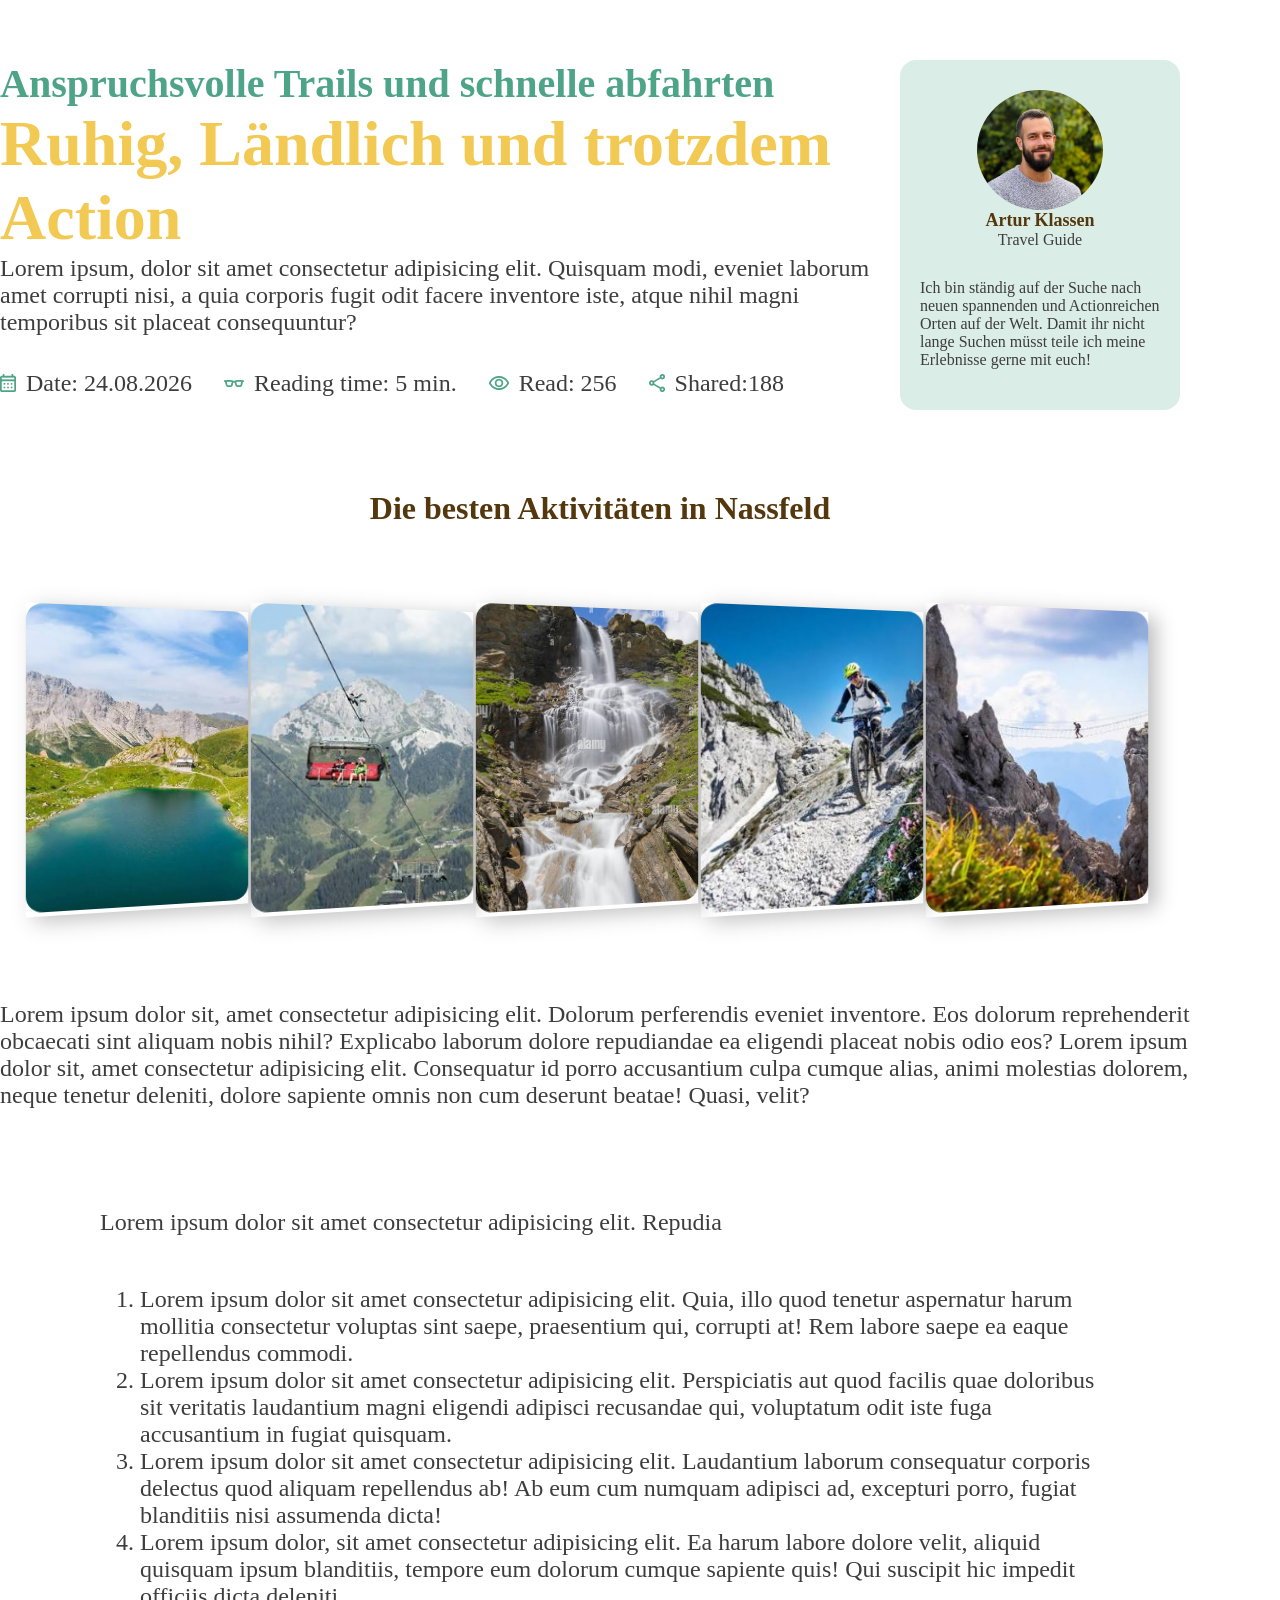
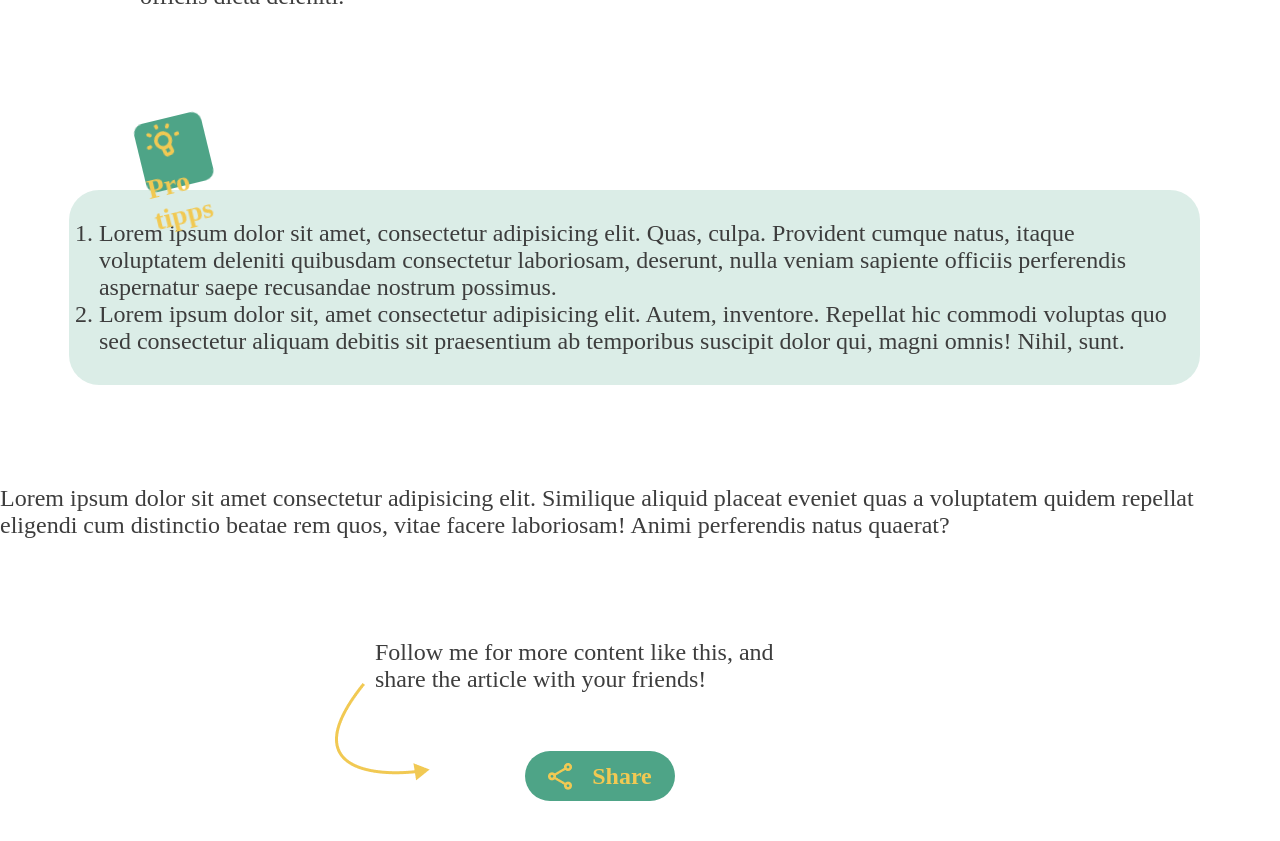
==== articel/artur.html @ b5a08902 "respo änderungen" ====
<!DOCTYPE html>
<html lang="en">

<link rel="stylesheet" href="../style/artur.css">
<link rel="fonts" href="../style/font-style.css">

<head>
    <meta charset="UTF-8">
    <meta name="viewport" content="width=device-width, initial-scale=1.0">
    <title>Artur´s Travelblog</title>
    <link rel="stylesheet" href="/style/artur.css">
</head>

<body>
    <header>

    </header>
    <section class="headline">
        <section class="head">

            <div class="head-text">
                <h2>Anspruchsvolle Trails und schnelle abfahrten</h2>
                <h1>Ruhig, Ländlich und trotzdem Action</h1>
                <p>Lorem ipsum, dolor sit amet consectetur adipisicing elit. Quisquam modi, eveniet laborum amet
                    corrupti nisi, a quia corporis fugit odit facere inventore iste, atque nihil magni temporibus sit
                    placeat consequuntur?</p>
            </div>
            <section class="statistik">
                <div class="articel-date">
                    <img src="../assets/icons/calendar_month.png" alt="calendar_month-icon">
                    <p>Date: 24.08.2026</p>
                </div>
                <div>
                    <img src="../assets/icons/eyeglasses_2.png" alt="eyeglaces">
                    <p>Reading time: 5 min.</p>
                </div>
                <div>
                    <img src="../assets/icons/visibility.png" alt="eye">
                    <p>Read: 256</p>
                </div>
                <div>
                    <img src="../assets/icons/share-green.png" alt="share-symbol">
                    <p>Shared:188</p>
                </div>
            </section>
        </section>
        <section class="card">
            <img src="../assets/img/Artur.png" alt="pic-from-artur">
            <h3 class="card-headline">Artur Klassen</h3>
            <p class="card-function">Travel Guide</p>
            <p class="card-text">Ich bin ständig auf der Suche nach neuen spannenden und Actionreichen Orten auf der
                Welt. Damit ihr nicht lange Suchen müsst teile ich meine Erlebnisse gerne mit euch!</p>
        </section>
    </section>
    <section class="main-content">
        <h2>Die besten Aktivitäten in Nassfeld</h2>
        <section class="slider-res">
            <input type="radio" name="slider-responsive" value="one" checked>
            <input type="radio" name="slider-responsive" value="two">
            <input type="radio" name="slider-responsive" value="three">
            <input type="radio" name="slider-responsive" value="four">
            <input type="radio" name="slider-responsive" value="five">
            <section class="slider">
                <div class="slider-element element-one"><img src="../assets/img/a1.jpg" alt="Landschaft1"></div>
                <div class="slider-element element-two"><img src="../assets/img/a2.jpg" alt="Landschaft2"></div>
                <div class="slider-element element-three"><img src="../assets/img/a3.jpg" alt="Landschaft3"></div>
                <div class="slider-element element-four"><img src="../assets/img/a4.jpg" alt="Bild mir Fahrrad"></div>
                <div class="slider-element element-five"><img src="../assets/img/a5.jpg"
                        alt="Bild Klettern in den Bergen"></div>
            </section>
        </section>
        <section class="text-slider">
            <P>Lorem ipsum dolor sit, amet consectetur adipisicing elit. Dolorum perferendis eveniet inventore. Eos
                dolorum reprehenderit obcaecati sint aliquam nobis nihil? Explicabo laborum dolore repudiandae ea
                eligendi placeat nobis odio eos? Lorem ipsum dolor sit, amet consectetur adipisicing elit. Consequatur
                id porro accusantium culpa cumque alias, animi molestias dolorem, neque tenetur deleniti, dolore
                sapiente omnis non cum deserunt beatae! Quasi, velit?</P>
        </section>
        <section class="text-list">
            <P>Lorem ipsum dolor sit amet consectetur adipisicing elit. Repudia</P>
            <ol>
                <li>
                    Lorem ipsum dolor sit amet consectetur adipisicing elit. Quia, illo quod tenetur aspernatur harum
                    mollitia consectetur voluptas sint saepe, praesentium qui, corrupti at! Rem labore saepe ea eaque
                    repellendus commodi.
                </li>
                <li>
                    Lorem ipsum dolor sit amet consectetur adipisicing elit. Perspiciatis aut quod facilis quae
                    doloribus sit veritatis laudantium magni eligendi adipisci recusandae qui, voluptatum odit iste fuga
                    accusantium in fugiat quisquam.
                </li>
                <li>
                    Lorem ipsum dolor sit amet consectetur adipisicing elit. Laudantium laborum consequatur corporis
                    delectus quod aliquam repellendus ab! Ab eum cum numquam adipisci ad, excepturi porro, fugiat
                    blanditiis nisi assumenda dicta!
                </li>
                <li>
                    Lorem ipsum dolor, sit amet consectetur adipisicing elit. Ea harum labore dolore velit, aliquid
                    quisquam ipsum blanditiis, tempore eum dolorum cumque sapiente quis! Qui suscipit hic impedit
                    officiis dicta deleniti.
                </li>

            </ol>
        </section>
        <section class="pro-list">
            <div class="pro-tipp">
                <img src="../assets/icons/glühbirne_tipps.svg" alt="glühbirne">Pro tipps

            </div>
            <ol>
                <li>
                    Lorem ipsum dolor sit amet, consectetur adipisicing elit. Quas, culpa. Provident cumque natus,
                    itaque voluptatem deleniti quibusdam consectetur laboriosam, deserunt, nulla veniam sapiente
                    officiis perferendis aspernatur saepe recusandae nostrum possimus.
                </li>
                <li>
                    Lorem ipsum dolor sit, amet consectetur adipisicing elit. Autem, inventore. Repellat hic commodi
                    voluptas quo sed consectetur aliquam debitis sit praesentium ab temporibus suscipit dolor qui, magni
                    omnis! Nihil, sunt.
                </li>

            </ol>
        </section>
        <section class="end-text">
            <p>Lorem ipsum dolor sit amet consectetur adipisicing elit. Similique aliquid placeat eveniet quas a
                voluptatem quidem repellat eligendi cum distinctio beatae rem quos, vitae facere laboriosam! Animi
                perferendis natus quaerat?</p>
        </section>
        <section class="share-text">
            <p>Follow me for more content like this, and share the article with your friends!</p>

            <section class="share-link">
                <img src="../assets/icons/gelber pfeil.png" alt="yellow-arrow">
                <div class="bottum">


                    <div class="bottum-1 ">
                        <input type="checkbox" class="checkbox">
                        <img src="../assets/icons/share-yellow.png" alt="share-symbol"> Share

                    </div>
                    <div class="bottum-trans ">
                        <div class="bottum-trans-klick">
                            <p>Share</p>
                        </div>
                        <div class="bottum-trans-share">
                            <img src="../assets/icons/share-green.png" alt="share-symbol">
                            <div class="bottum-trans-link">
                                <a href="www.linkedin.de" target="_blank">LinkedIn</a>
                                <a href="www.whatsapp.de" target="_blank">WhatsApp</a>
                            </div>
                        </div>
                    </div>

                </div>

            </section>
        </section>
    </section>

</body>

</html>
---- style/artur.css ----
* {
    margin: 0;
    box-sizing: border-box;
    scroll-behavior: smooth;
}

h1 {
    font-family: "Arima";
    font-size: 64px;
    font-weight: 700;
    color: rgba(241, 201, 83, 1);
}

h2 {
    font-family: "Palaquin";
    font-size: 40px;
    font-weight: 600;
    color: rgba(78, 164, 135, 1);

}

h3 {
    font-family: "Arima";
    font-size: 18px;
    font-weight: 700;
    color: rgba(84, 55, 13, 1);

}

p {
    font-family: "Palaquin";
    font-size: 24px;
    font-weight: ;
    color: rgba(61, 61, 61, 1);
}

li {
    font-family: "Palaquin";
    font-size: 24px;
    color: rgba(61, 61, 61, 1);
}


.headline {
    padding-top: 60px;
    display: flex;
    max-width: 1200px;
    width: 100%;
}

.head {
    display: flex;
    flex-direction: column;
    max-width: 900px;
    width: 100%;
    
}

.statistik {
    display: flex;
    justify-content: flex-start;
    gap: 32px;
    margin-top: 40px;
    width: 100%;
    flex-wrap: wrap;
}


.statistik>div {
    display: flex;
    gap: 10px;
    height: 14px;
    align-items: center;

}

.card>p {
    font-size: 16px;
    padding-bottom: 30px;
}

.card>img {
    height: 120px;
    border-radius: 50%;

}

.card {
    display: flex;
    flex-direction: column;
    align-items: center;
    height: 350px;
    width: 280px;
    background-color: rgba(78, 164, 135, 0.2);
    border-radius: 16px;
    padding-top: 30px;
    padding-left: 20px;
    padding-right: 20px;
}

.main-content {
    display: flex;
    padding-top: 80px;
    flex-direction: column;

    width: 100%;
    max-width: 1200px;
    align-items: center;
}

.main-content>h2 {
    font-family: "Arima";
    font-size: 32px;
    font-weight: 600;
    color: rgba(84, 55, 13, 1);
}

.slider-res>input {
    display: none;
}

.slider {

    padding-top: 80px;
    display: flex;
    justify-content: center;
    width: 100%;
    max-width: 1200px;
    padding-bottom: 90px;
}

.slider-element>img {
    width: 225px;
    object-fit: cover;
    height: 300PX;
    border-radius: 16px;
}


.slider-element {
    z-index: 1;
    box-shadow: 9px 5px 20px rgb(0, 0, 0, 0.25);


    transform: perspective(250px) rotateY(5deg) translateX(-9px);
    transform-origin: 40% 40%;
    transition: all 250ms ease-in-out;
}

.slider-element:hover {
    z-index: 2;

    transform: perspective(250px) rotateY(0deg) translateX(-20px) scaleX(1.5) scaleY(1.2);
}

/* .slider-element:hover~.slider_b_element { */

transform: perspective(250px) rotateY(-20deg) translateX(20px);
}

.text-slider {
    padding-bottom: 100px;
}

.text-list {
    padding-top: 100px;
    max-width: 1000px;
    width: 100%;
}

.text-list>p {
    padding-bottom: 50px;
}

.pro-list {
    display: flex;
    align-items: center;
    padding-top: 180px;
}

.pro-tipp {
    background-color: rgba(78, 164, 135, 1);
    border-radius: 10px;
    width: 170;
    max-width: 170px;
    height: 70px;
    rotate: -13.67deg;
    position: sticky;
    left: 130px;
    margin-top: -80px; */
    font-family: "Palaquin";
    font-size: 28px;
    font-weight: bold;
    color: rgba(241, 201, 83, 1);
    display: flex;
    align-self: flex-start;
    align-items: center;
    transform-origin: top right;
    flex-wrap: wrap;

}



.pro-tipp>img {
    height: 50px;
    width: 50px;
}

.pro-list>ol {
    background-color: rgba(78, 164, 135, 0.2);
    border-radius: 30px;
    padding: 30px;
}

.end-text {
    padding-top: 100px;
    display: flex;
    align-items: center;
    max-width: 1200px;
    width: 100%;
}

.share-text {
    display: flex;
    align-items: center;
    padding-top: 100px;
    max-width: 450px;
    width: 100%;
    max-height: 160px;
    height: 100%;
    flex-direction: column;
}

.share-link>img {
    display: flex;
    align-items: center;
    position: relative;
    right: 190px;
    bottom: 10px;
}

.bottum {
    display: flex;
    background-color: rgba(78, 164, 135, 1);
    border-radius: 40px;
    font-family: "Arima";
    font-size: 24px;
    font-weight: 700;
    color: rgba(241, 201, 83, 1);
    gap: 20px;
    width: 150px;
    height: 50px;
    justify-content: center;
    align-items: center;
    position: relative;
    bottom: 40px;


}



.checkbox {
    position: absolute;
    opacity: 0;
    height: 100%;
    width: 100%;
    cursor: pointer;
}

.bottum-1 {
    display: flex;

    gap: 20px;

}

.bottum-trans {
    display: none;

    align-items: center;
    /* background-color: rgba(78, 164, 135, 1); */
    /* border-radius: 40px; */
    /* font-family: "Arima"; */
    /* font-size: 24px; */
    /* font-weight: 700; */
    /* color: rgba(241, 201, 83, 1); */
    /* gap: 20px;  */



}

.bottum-1:hover {
    cursor: pointer;
}

.bottum-trans-share {
    display: flex;
    gap: 10px;

}




.bottum-trans-link {
    display: flex;
    gap: 8px;
    flex-direction: column;
}

.bottum:has(input:checked) .bottum-trans {
    display: flex;
}

@media screen and (min-width: 0px) and (max-width:1279px) {
    .slider-res>input{
        display: flex;
    }
    .slider-res{
            position: relative;
            /* background-color: black; */
            width: 500px;
            height: 450px;


            display: flex;
            justify-content: center;
            align-items: flex-end;
            overflow: hidden;
           gap: 10px;

        }

        .slider-res input{
            z-index: 2;
            height: 22px;
             margin: 0px;
             
            }
            
            input[type="radio"]{
                background-color: rgba(78, 164, 135, 0.3);
                appearance: none;
                width: 22px;
                border-radius: 50%;
                transition: all 0.5s ease;
                margin-bottom: px;
                
            }
           
            input[type="radio"]:checked{
                border-color: rgba(78, 164, 135, 1);
                background-color: rgba(78, 164, 135, 1);
                width: 40px;
                height: 22px;
                border-radius: 40%;
                transition: all 0.5s ease;
                transform: scale(1);
            }
           

        .slider{
            z-index: 1;
            width: 500%;
            height: 100%;
            /* max-width: 500%; */
           margin-inline: auto;
            
            position: absolute;
            display: flex;

            transition: all 1s ease-in-out;
            
        }
        .slider-element{
            width: calc(100% / 5);
            height: 100%;
        }
        .slider-element {
    z-index: 1;
    box-shadow: 9px 5px 20px rgb(0, 0, 0, 0.25);


    transform: perspective(0px) rotateY(0deg) translateX(0px);
    transform-origin: 0% 0%;
    transition: all 250ms ease-in-out;
}
.slider-element:hover {
    z-index: 0;

    transform: perspective(0px) rotateY(0deg) translateX(0px) scaleX(1) scaleY(1);
}

    .slider-res input[value="one"]:checked~.slider{
        transform: translateX(calc(200% / 5));
    }

    .slider-res input[value="two"]:checked~.slider{
        transform: translateX(calc(100% / 5));
    }

    .slider-res input[value="three"]:checked~.slider{
        transform: translateX(0);
    }
    .slider-res input[value="four"]:checked~.slider{
        transform: translateX(calc(-100% / 5));
    }
    .slider-res input[value="five"]:checked~.slider{
        transform: translateX(calc(-200% / 5));
    }
}


@media screen and (min-width: 769px) and (max-width:1279px) {
.headline{
    flex-direction: column;
    align-items: center;
    justify-content: center;
    gap: 40px;
    padding: 0px 40px;
    padding-bottom: 40px;

}
  .main-content{
    padding: 0px 40px;
  }
}

@media screen and (min-width: 481px) and (max-width:768px) {
   h1{font-size: 40px;

   }
   h2{font-size: 20px;

   }

   h3{font-size: 16px;

   }
   
   p{font-size: 16px;

   }

   li{font-size: 16px;

   }
   .main-content>h2{
    font-size: 20px;
   }
   
    .headline{
    flex-direction: column;
    align-items: center;
    justify-content: center;
    gap: 40px;
    padding: 0px 40px;
    padding-bottom: 40px;
}
.main-content{
    padding: 0px 40px;
}

}

@media screen and (min-width: 0px) and (max-width:480px) {
 h1{font-size: 40px;

   }
   h2{font-size: 20px;

   }

   h3{font-size: 16px;

   }
   
   p{font-size: 16px;

   }

   li{font-size: 16px;

   }
   .main-content>h2{
    font-size: 20px;
   }
.headline{
    flex-direction: column;
    align-items: center;
    justify-content: center;
    gap: 40px;
    padding: 0px 40px;
}
.main-content{
    padding: 0px 40px;
}
}
---- style/font-style.css ----
/* arima-regular - latin */
@font-face {
  font-display: swap; /* Check https://developer.mozilla.org/en-US/docs/Web/CSS/@font-face/font-display for other options. */
  font-family: 'Arima';
  font-style: normal;
  font-weight: 400;
  src: url('../assets/fonts/arima-v7-latin-regular.woff2') format('woff2'); /* Chrome 36+, Opera 23+, Firefox 39+, Safari 12+, iOS 10+ */
}
/* arima-500 - latin */
@font-face {
  font-display: swap; /* Check https://developer.mozilla.org/en-US/docs/Web/CSS/@font-face/font-display for other options. */
  font-family: 'Arima';
  font-style: normal;
  font-weight: 500;
  src: url('../assets/fonts/arima-v7-latin-500.woff2') format('woff2'); /* Chrome 36+, Opera 23+, Firefox 39+, Safari 12+, iOS 10+ */
}
/* arima-600 - latin */
@font-face {
  font-display: swap; /* Check https://developer.mozilla.org/en-US/docs/Web/CSS/@font-face/font-display for other options. */
  font-family: 'Arima';
  font-style: normal;
  font-weight: 600;
  src: url('../assets/fonts/arima-v7-latin-600.woff2') format('woff2'); /* Chrome 36+, Opera 23+, Firefox 39+, Safari 12+, iOS 10+ */
}
/* arima-700 - latin */
@font-face {
  font-display: swap; /* Check https://developer.mozilla.org/en-US/docs/Web/CSS/@font-face/font-display for other options. */
  font-family: 'Arima';
  font-style: normal;
  font-weight: 700;
  src: url('../assets/fonts/arima-v7-latin-700.woff2') format('woff2'); /* Chrome 36+, Opera 23+, Firefox 39+, Safari 12+, iOS 10+ */
}

/* ============================================ */

/* palanquin-regular - latin */
@font-face {
  font-display: swap; /* Check https://developer.mozilla.org/en-US/docs/Web/CSS/@font-face/font-display for other options. */
  font-family: 'Palanquin';
  font-style: normal;
  font-weight: 400;
  src: url('../assets/fonts/palanquin-v17-latin-regular.woff2') format('woff2'); /* Chrome 36+, Opera 23+, Firefox 39+, Safari 12+, iOS 10+ */
}
/* palanquin-500 - latin */
@font-face {
  font-display: swap; /* Check https://developer.mozilla.org/en-US/docs/Web/CSS/@font-face/font-display for other options. */
  font-family: 'Palanquin';
  font-style: normal;
  font-weight: 500;
  src: url('../assets/fonts/palanquin-v17-latin-500.woff2') format('woff2'); /* Chrome 36+, Opera 23+, Firefox 39+, Safari 12+, iOS 10+ */
}
/* palanquin-600 - latin */
@font-face {
  font-display: swap; /* Check https://developer.mozilla.org/en-US/docs/Web/CSS/@font-face/font-display for other options. */
  font-family: 'Palanquin';
  font-style: normal;
  font-weight: 600;
  src: url('../assets/fonts/palanquin-v17-latin-600.woff2') format('woff2'); /* Chrome 36+, Opera 23+, Firefox 39+, Safari 12+, iOS 10+ */
}
/* palanquin-700 - latin */
@font-face {
  font-display: swap; /* Check https://developer.mozilla.org/en-US/docs/Web/CSS/@font-face/font-display for other options. */
  font-family: 'Palanquin';
  font-style: normal;
  font-weight: 700;
  src: url('../assets/fonts/palanquin-v17-latin-700.woff2') format('woff2'); /* Chrome 36+, Opera 23+, Firefox 39+, Safari 12+, iOS 10+ */
}

/* ================================ */

/* palanquin-dark-regular - latin */
@font-face {
  font-display: swap; /* Check https://developer.mozilla.org/en-US/docs/Web/CSS/@font-face/font-display for other options. */
  font-family: 'Palanquin Dark';
  font-style: normal;
  font-weight: 400;
  src: url('../assets/fonts/palanquin-dark-v17-latin-regular.woff2') format('woff2'); /* Chrome 36+, Opera 23+, Firefox 39+, Safari 12+, iOS 10+ */
}
/* palanquin-dark-600 - latin */
@font-face {
  font-display: swap; /* Check https://developer.mozilla.org/en-US/docs/Web/CSS/@font-face/font-display for other options. */
  font-family: 'Palanquin Dark';
  font-style: normal;
  font-weight: 600;
  src: url('../assets/fonts/palanquin-dark-v17-latin-600.woff2') format('woff2'); /* Chrome 36+, Opera 23+, Firefox 39+, Safari 12+, iOS 10+ */
}

/* ================================ */

/* roboto-mono-regular - latin */
@font-face {
  font-display: swap; /* Check https://developer.mozilla.org/en-US/docs/Web/CSS/@font-face/font-display for other options. */
  font-family: 'Roboto Mono';
  font-style: normal;
  font-weight: 400;
  src: url('../assets/fonts/roboto-mono-v31-latin-regular.woff2') format('woff2'); /* Chrome 36+, Opera 23+, Firefox 39+, Safari 12+, iOS 10+ */
}
/* roboto-mono-500 - latin */
@font-face {
  font-display: swap; /* Check https://developer.mozilla.org/en-US/docs/Web/CSS/@font-face/font-display for other options. */
  font-family: 'Roboto Mono';
  font-style: normal;
  font-weight: 500;
  src: url('../assets/fonts/roboto-mono-v31-latin-500.woff2') format('woff2'); /* Chrome 36+, Opera 23+, Firefox 39+, Safari 12+, iOS 10+ */
}
/* roboto-mono-600 - latin */
@font-face {
  font-display: swap; /* Check https://developer.mozilla.org/en-US/docs/Web/CSS/@font-face/font-display for other options. */
  font-family: 'Roboto Mono';
  font-style: normal;
  font-weight: 600;
  src: url('../assets/fonts/roboto-mono-v31-latin-600.woff2') format('woff2'); /* Chrome 36+, Opera 23+, Firefox 39+, Safari 12+, iOS 10+ */
}
/* roboto-mono-700 - latin */
@font-face {
  font-display: swap; /* Check https://developer.mozilla.org/en-US/docs/Web/CSS/@font-face/font-display for other options. */
  font-family: 'Roboto Mono';
  font-style: normal;
  font-weight: 700;
  src: url('../assets/fonts/roboto-mono-v31-latin-700.woff2') format('woff2'); /* Chrome 36+, Opera 23+, Firefox 39+, Safari 12+, iOS 10+ */
}
---- style/artur.css ----
* {
    margin: 0;
    box-sizing: border-box;
    scroll-behavior: smooth;
}

h1 {
    font-family: "Arima";
    font-size: 64px;
    font-weight: 700;
    color: rgba(241, 201, 83, 1);
}

h2 {
    font-family: "Palaquin";
    font-size: 40px;
    font-weight: 600;
    color: rgba(78, 164, 135, 1);

}

h3 {
    font-family: "Arima";
    font-size: 18px;
    font-weight: 700;
    color: rgba(84, 55, 13, 1);

}

p {
    font-family: "Palaquin";
    font-size: 24px;
    font-weight: ;
    color: rgba(61, 61, 61, 1);
}

li {
    font-family: "Palaquin";
    font-size: 24px;
    color: rgba(61, 61, 61, 1);
}


.headline {
    padding-top: 60px;
    display: flex;
    max-width: 1200px;
    width: 100%;
}

.head {
    display: flex;
    flex-direction: column;
    max-width: 900px;
    width: 100%;
    
}

.statistik {
    display: flex;
    justify-content: flex-start;
    gap: 32px;
    margin-top: 40px;
    width: 100%;
    flex-wrap: wrap;
}


.statistik>div {
    display: flex;
    gap: 10px;
    height: 14px;
    align-items: center;

}

.card>p {
    font-size: 16px;
    padding-bottom: 30px;
}

.card>img {
    height: 120px;
    border-radius: 50%;

}

.card {
    display: flex;
    flex-direction: column;
    align-items: center;
    height: 350px;
    width: 280px;
    background-color: rgba(78, 164, 135, 0.2);
    border-radius: 16px;
    padding-top: 30px;
    padding-left: 20px;
    padding-right: 20px;
}

.main-content {
    display: flex;
    padding-top: 80px;
    flex-direction: column;

    width: 100%;
    max-width: 1200px;
    align-items: center;
}

.main-content>h2 {
    font-family: "Arima";
    font-size: 32px;
    font-weight: 600;
    color: rgba(84, 55, 13, 1);
}

.slider-res>input {
    display: none;
}

.slider {

    padding-top: 80px;
    display: flex;
    justify-content: center;
    width: 100%;
    max-width: 1200px;
    padding-bottom: 90px;
}

.slider-element>img {
    width: 225px;
    object-fit: cover;
    height: 300PX;
    border-radius: 16px;
}


.slider-element {
    z-index: 1;
    box-shadow: 9px 5px 20px rgb(0, 0, 0, 0.25);


    transform: perspective(250px) rotateY(5deg) translateX(-9px);
    transform-origin: 40% 40%;
    transition: all 250ms ease-in-out;
}

.slider-element:hover {
    z-index: 2;

    transform: perspective(250px) rotateY(0deg) translateX(-20px) scaleX(1.5) scaleY(1.2);
}

/* .slider-element:hover~.slider_b_element { */

transform: perspective(250px) rotateY(-20deg) translateX(20px);
}

.text-slider {
    padding-bottom: 100px;
}

.text-list {
    padding-top: 100px;
    max-width: 1000px;
    width: 100%;
}

.text-list>p {
    padding-bottom: 50px;
}

.pro-list {
    display: flex;
    align-items: center;
    padding-top: 180px;
}

.pro-tipp {
    background-color: rgba(78, 164, 135, 1);
    border-radius: 10px;
    width: 170;
    max-width: 170px;
    height: 70px;
    rotate: -13.67deg;
    position: sticky;
    left: 130px;
    margin-top: -80px; */
    font-family: "Palaquin";
    font-size: 28px;
    font-weight: bold;
    color: rgba(241, 201, 83, 1);
    display: flex;
    align-self: flex-start;
    align-items: center;
    transform-origin: top right;
    flex-wrap: wrap;

}



.pro-tipp>img {
    height: 50px;
    width: 50px;
}

.pro-list>ol {
    background-color: rgba(78, 164, 135, 0.2);
    border-radius: 30px;
    padding: 30px;
}

.end-text {
    padding-top: 100px;
    display: flex;
    align-items: center;
    max-width: 1200px;
    width: 100%;
}

.share-text {
    display: flex;
    align-items: center;
    padding-top: 100px;
    max-width: 450px;
    width: 100%;
    max-height: 160px;
    height: 100%;
    flex-direction: column;
}

.share-link>img {
    display: flex;
    align-items: center;
    position: relative;
    right: 190px;
    bottom: 10px;
}

.bottum {
    display: flex;
    background-color: rgba(78, 164, 135, 1);
    border-radius: 40px;
    font-family: "Arima";
    font-size: 24px;
    font-weight: 700;
    color: rgba(241, 201, 83, 1);
    gap: 20px;
    width: 150px;
    height: 50px;
    justify-content: center;
    align-items: center;
    position: relative;
    bottom: 40px;


}



.checkbox {
    position: absolute;
    opacity: 0;
    height: 100%;
    width: 100%;
    cursor: pointer;
}

.bottum-1 {
    display: flex;

    gap: 20px;

}

.bottum-trans {
    display: none;

    align-items: center;
    /* background-color: rgba(78, 164, 135, 1); */
    /* border-radius: 40px; */
    /* font-family: "Arima"; */
    /* font-size: 24px; */
    /* font-weight: 700; */
    /* color: rgba(241, 201, 83, 1); */
    /* gap: 20px;  */



}

.bottum-1:hover {
    cursor: pointer;
}

.bottum-trans-share {
    display: flex;
    gap: 10px;

}




.bottum-trans-link {
    display: flex;
    gap: 8px;
    flex-direction: column;
}

.bottum:has(input:checked) .bottum-trans {
    display: flex;
}

@media screen and (min-width: 0px) and (max-width:1279px) {
    .slider-res>input{
        display: flex;
    }
    .slider-res{
            position: relative;
            /* background-color: black; */
            width: 500px;
            height: 450px;


            display: flex;
            justify-content: center;
            align-items: flex-end;
            overflow: hidden;
           gap: 10px;

        }

        .slider-res input{
            z-index: 2;
            height: 22px;
             margin: 0px;
             
            }
            
            input[type="radio"]{
                background-color: rgba(78, 164, 135, 0.3);
                appearance: none;
                width: 22px;
                border-radius: 50%;
                transition: all 0.5s ease;
                margin-bottom: px;
                
            }
           
            input[type="radio"]:checked{
                border-color: rgba(78, 164, 135, 1);
                background-color: rgba(78, 164, 135, 1);
                width: 40px;
                height: 22px;
                border-radius: 40%;
                transition: all 0.5s ease;
                transform: scale(1);
            }
           

        .slider{
            z-index: 1;
            width: 500%;
            height: 100%;
            /* max-width: 500%; */
           margin-inline: auto;
            
            position: absolute;
            display: flex;

            transition: all 1s ease-in-out;
            
        }
        .slider-element{
            width: calc(100% / 5);
            height: 100%;
        }
        .slider-element {
    z-index: 1;
    box-shadow: 9px 5px 20px rgb(0, 0, 0, 0.25);


    transform: perspective(0px) rotateY(0deg) translateX(0px);
    transform-origin: 0% 0%;
    transition: all 250ms ease-in-out;
}
.slider-element:hover {
    z-index: 0;

    transform: perspective(0px) rotateY(0deg) translateX(0px) scaleX(1) scaleY(1);
}

    .slider-res input[value="one"]:checked~.slider{
        transform: translateX(calc(200% / 5));
    }

    .slider-res input[value="two"]:checked~.slider{
        transform: translateX(calc(100% / 5));
    }

    .slider-res input[value="three"]:checked~.slider{
        transform: translateX(0);
    }
    .slider-res input[value="four"]:checked~.slider{
        transform: translateX(calc(-100% / 5));
    }
    .slider-res input[value="five"]:checked~.slider{
        transform: translateX(calc(-200% / 5));
    }
}


@media screen and (min-width: 769px) and (max-width:1279px) {
.headline{
    flex-direction: column;
    align-items: center;
    justify-content: center;
    gap: 40px;
    padding: 0px 40px;
    padding-bottom: 40px;

}
  .main-content{
    padding: 0px 40px;
  }
}

@media screen and (min-width: 481px) and (max-width:768px) {
   h1{font-size: 40px;

   }
   h2{font-size: 20px;

   }

   h3{font-size: 16px;

   }
   
   p{font-size: 16px;

   }

   li{font-size: 16px;

   }
   .main-content>h2{
    font-size: 20px;
   }
   
    .headline{
    flex-direction: column;
    align-items: center;
    justify-content: center;
    gap: 40px;
    padding: 0px 40px;
    padding-bottom: 40px;
}
.main-content{
    padding: 0px 40px;
}

}

@media screen and (min-width: 0px) and (max-width:480px) {
 h1{font-size: 40px;

   }
   h2{font-size: 20px;

   }

   h3{font-size: 16px;

   }
   
   p{font-size: 16px;

   }

   li{font-size: 16px;

   }
   .main-content>h2{
    font-size: 20px;
   }
.headline{
    flex-direction: column;
    align-items: center;
    justify-content: center;
    gap: 40px;
    padding: 0px 40px;
}
.main-content{
    padding: 0px 40px;
}
}
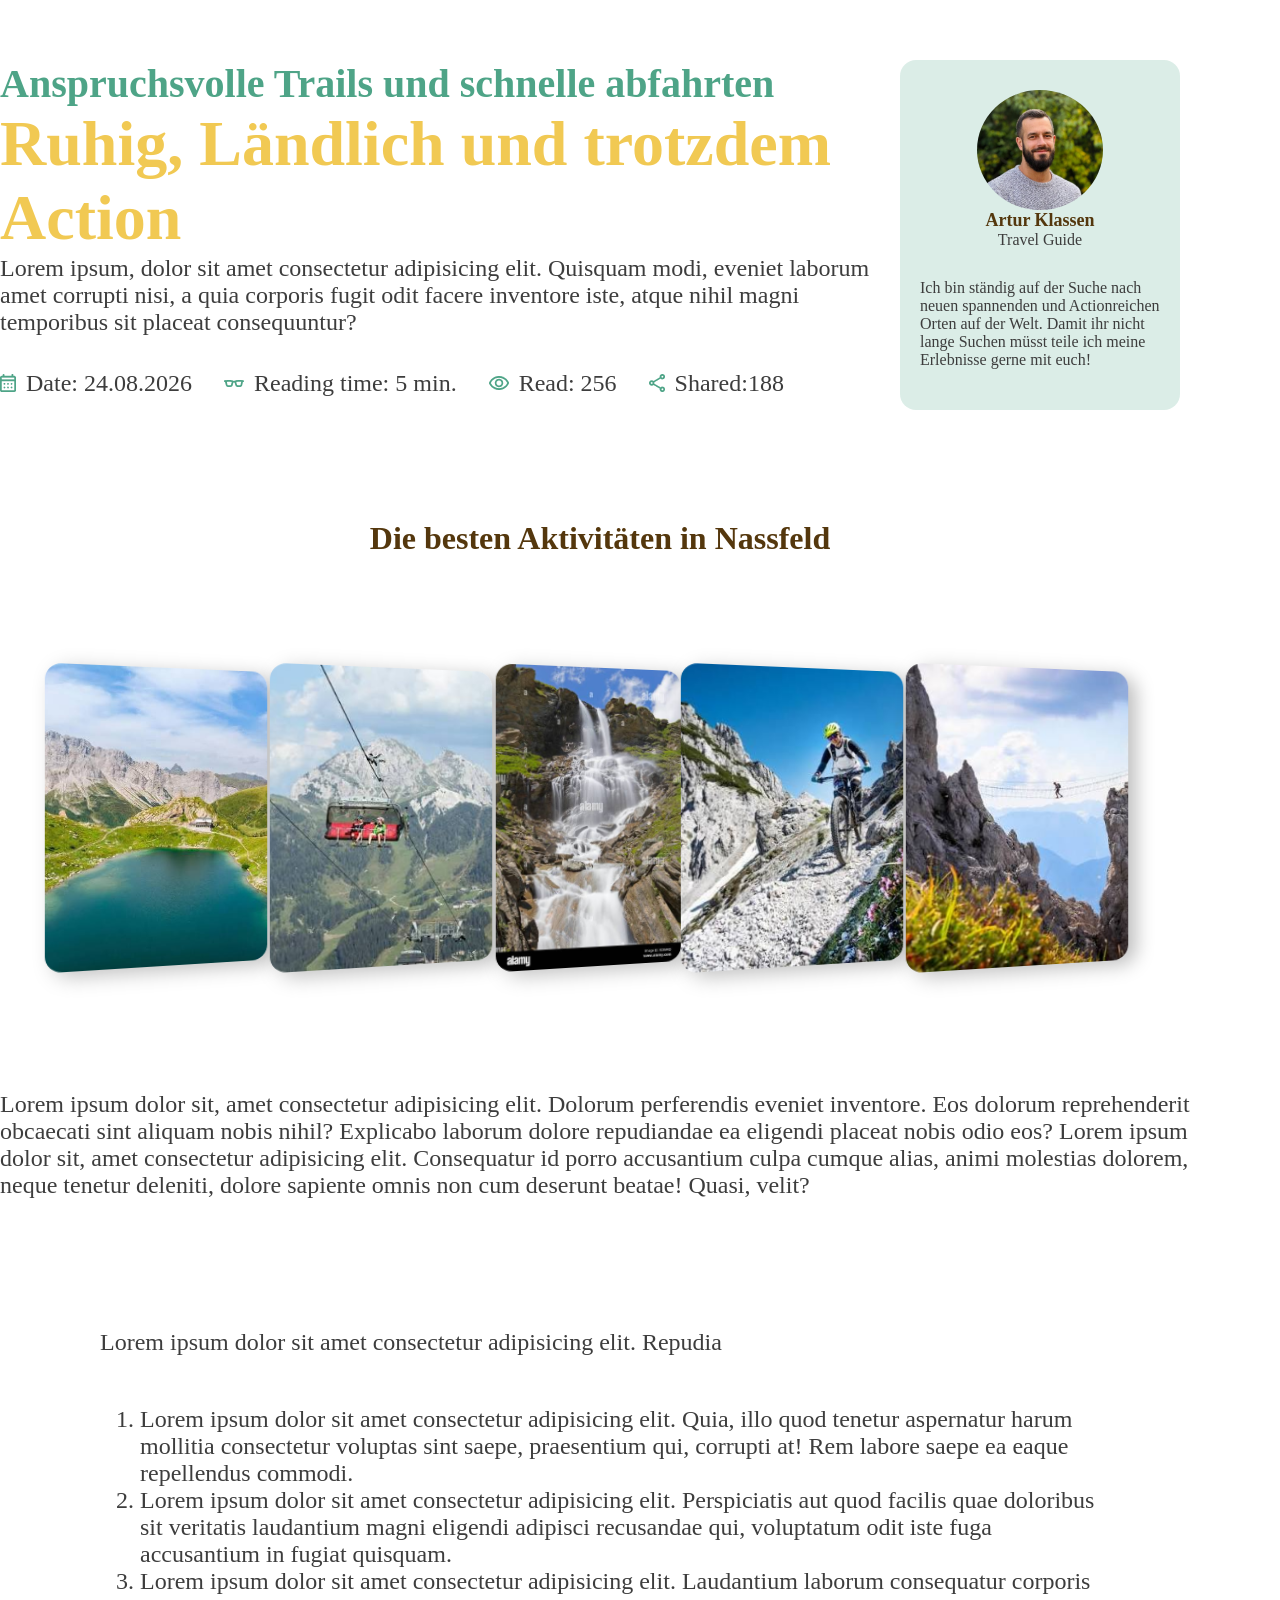
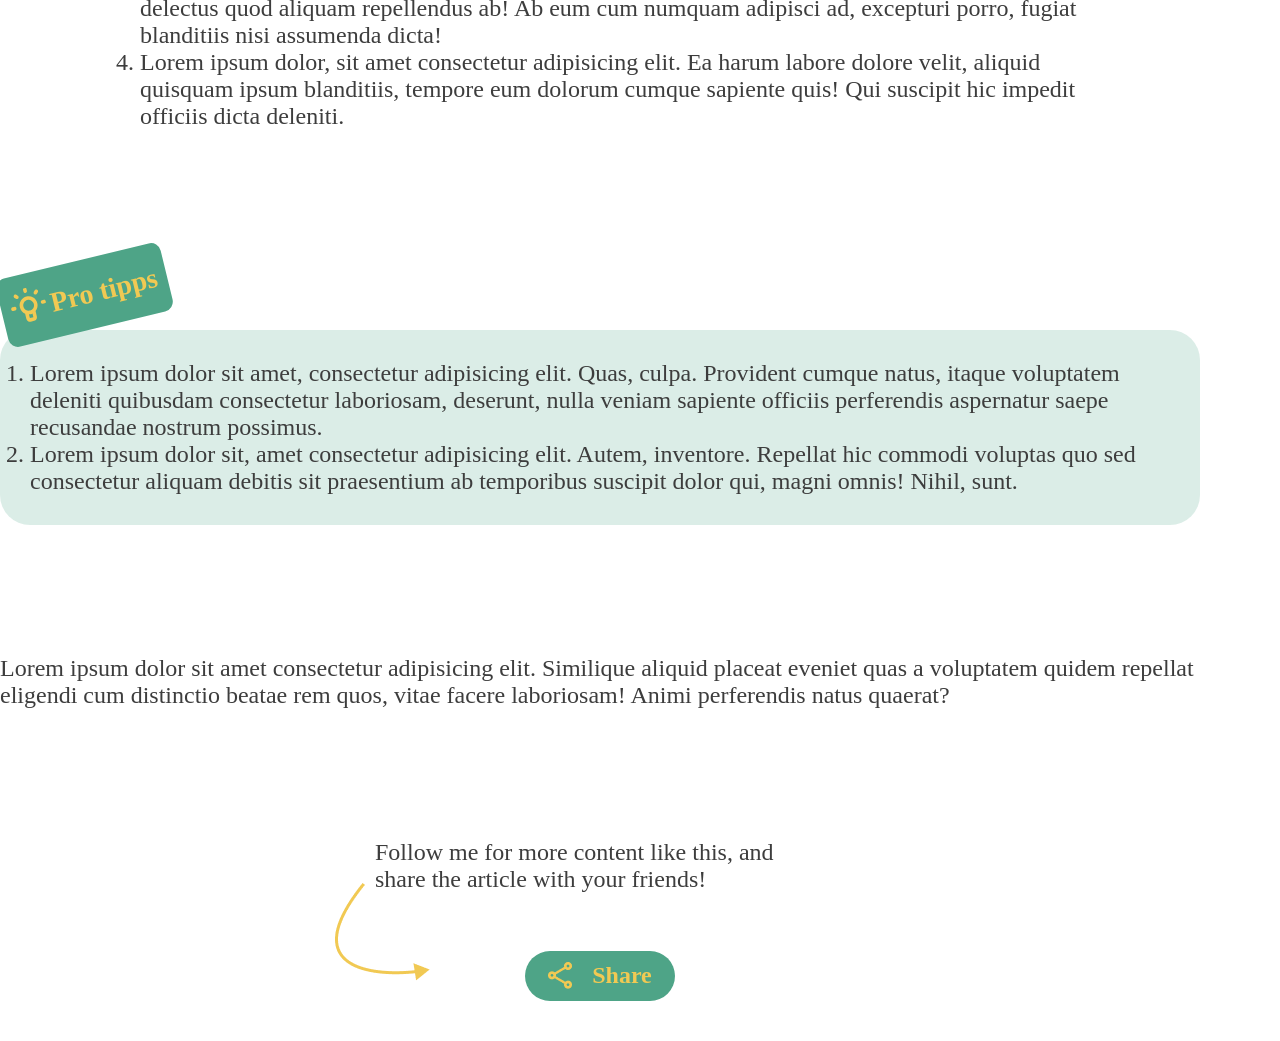
==== commit 66837519: "responsiv fertig ohne header/footer" ====
--- a/articel/artur.html
+++ b/articel/artur.html
@@ -104,7 +104,8 @@
         </section>
         <section class="pro-list">
             <div class="pro-tipp">
-                <img src="../assets/icons/glühbirne_tipps.svg" alt="glühbirne">Pro tipps
+                <img src="../assets/icons/glühbirne_tipps.svg" alt="glühbirne">
+                <p>Pro tipps</p>
 
             </div>
             <ol>
--- a/style/artur.css
+++ b/style/artur.css
@@ -46,6 +46,7 @@
     display: flex;
     max-width: 1200px;
     width: 100%;
+    
 }
 
 .head {
@@ -96,6 +97,7 @@
     padding-top: 30px;
     padding-left: 20px;
     padding-right: 20px;
+    
 }
 
 .main-content {
@@ -106,13 +108,16 @@
     width: 100%;
     max-width: 1200px;
     align-items: center;
-}
+    gap: 30px;
+}
+
 
 .main-content>h2 {
     font-family: "Arima";
     font-size: 32px;
     font-weight: 600;
     color: rgba(84, 55, 13, 1);
+    padding-top: 30px;
 }
 
 .slider-res>input {
@@ -130,16 +135,19 @@
 }
 
 .slider-element>img {
-    width: 225px;
+    width: 100%;
+    max-width: 225px;
     object-fit: cover;
-    height: 300PX;
+    height: 100%;
+    max-height: 300PX;
     border-radius: 16px;
+    box-shadow: 9px 5px 20px rgb(0, 0, 0, 0.25);
 }
 
 
 .slider-element {
     z-index: 1;
-    box-shadow: 9px 5px 20px rgb(0, 0, 0, 0.25);
+    
 
 
     transform: perspective(250px) rotateY(5deg) translateX(-9px);
@@ -176,27 +184,37 @@
     display: flex;
     align-items: center;
     padding-top: 180px;
+    width: 100%;
+    max-width: 1200px;
+    flex-direction: column;
 }
 
 .pro-tipp {
     background-color: rgba(78, 164, 135, 1);
     border-radius: 10px;
-    width: 170;
-    max-width: 170px;
+    width: 100%;
+    max-width: 169px;
     height: 70px;
     rotate: -13.67deg;
-    position: sticky;
-    left: 130px;
-    margin-top: -80px; */
-    font-family: "Palaquin";
+    
+    margin-top: -80px; 
+    
+    display: flex;
+    align-self: flex-start;
+    align-items: center;
+    
+   
+
+}
+.pro-tipp>img{
+    rotate: 13.67deg;
+}
+.pro-tipp>p{
+    
+font-family: "Palaquin";
     font-size: 28px;
     font-weight: bold;
     color: rgba(241, 201, 83, 1);
-    display: flex;
-    align-self: flex-start;
-    align-items: center;
-    transform-origin: top right;
-    flex-wrap: wrap;
 
 }
 
@@ -322,7 +340,7 @@
     .slider-res{
             position: relative;
             /* background-color: black; */
-            width: 500px;
+            width: 100%;
             height: 450px;
 
 
@@ -347,7 +365,7 @@
                 width: 22px;
                 border-radius: 50%;
                 transition: all 0.5s ease;
-                margin-bottom: px;
+                margin-bottom: 30px;
                 
             }
            
@@ -366,22 +384,24 @@
             z-index: 1;
             width: 500%;
             height: 100%;
-            /* max-width: 500%; */
+            max-width: 1200px;
            margin-inline: auto;
             
             position: absolute;
             display: flex;
 
             transition: all 1s ease-in-out;
-            
+            padding: 0px;
+            justify-content: flex-start;
         }
         .slider-element{
             width: calc(100% / 5);
             height: 100%;
+            flex-shrink: 0;
         }
         .slider-element {
     z-index: 1;
-    box-shadow: 9px 5px 20px rgb(0, 0, 0, 0.25);
+   
 
 
     transform: perspective(0px) rotateY(0deg) translateX(0px);
@@ -390,26 +410,27 @@
 }
 .slider-element:hover {
     z-index: 0;
-
+    width: 500%;
     transform: perspective(0px) rotateY(0deg) translateX(0px) scaleX(1) scaleY(1);
 }
+
 
     .slider-res input[value="one"]:checked~.slider{
         transform: translateX(calc(200% / 5));
     }
 
     .slider-res input[value="two"]:checked~.slider{
-        transform: translateX(calc(100% / 5));
+        transform: translateX(calc(100% /5));
     }
 
     .slider-res input[value="three"]:checked~.slider{
-        transform: translateX(0);
+        transform: translateX(calc(0% /5));
     }
     .slider-res input[value="four"]:checked~.slider{
-        transform: translateX(calc(-100% / 5));
+        transform: translateX(calc(-100% /5));
     }
     .slider-res input[value="five"]:checked~.slider{
-        transform: translateX(calc(-200% / 5));
+        transform: translateX(calc(-200% /5));
     }
 }
 
@@ -463,9 +484,18 @@
 .main-content{
     padding: 0px 40px;
 }
-
-}
-
+.share-link{
+    display: flex;
+    padding-top: 100px;
+    align-items: center;
+    
+}
+.share-link>img {
+    height: 60px;
+    right: 40px;
+    bottom: 70px;
+}
+}
 @media screen and (min-width: 0px) and (max-width:480px) {
  h1{font-size: 40px;
 
@@ -498,4 +528,29 @@
 .main-content{
     padding: 0px 40px;
 }
+.share-link{
+    display: flex;
+    padding-top: 100px;
+    align-items: center;
+    
+}
+.share-link>img {
+    height: 60px;
+    right: 20px;
+    bottom: 70px;
+}
+.text-list{
+    padding-top: 30px;
+    padding-bottom: 30px;
+}
+.pro-list{
+    padding-top: 110px;
+}
+.end-text{
+    padding-top: 30px;
+}
+
+.share-text{
+    padding-top: 30px;
+}
 }
--- a/style/artur.css
+++ b/style/artur.css
@@ -46,6 +46,7 @@
     display: flex;
     max-width: 1200px;
     width: 100%;
+    
 }
 
 .head {
@@ -96,6 +97,7 @@
     padding-top: 30px;
     padding-left: 20px;
     padding-right: 20px;
+    
 }
 
 .main-content {
@@ -106,13 +108,16 @@
     width: 100%;
     max-width: 1200px;
     align-items: center;
-}
+    gap: 30px;
+}
+
 
 .main-content>h2 {
     font-family: "Arima";
     font-size: 32px;
     font-weight: 600;
     color: rgba(84, 55, 13, 1);
+    padding-top: 30px;
 }
 
 .slider-res>input {
@@ -130,16 +135,19 @@
 }
 
 .slider-element>img {
-    width: 225px;
+    width: 100%;
+    max-width: 225px;
     object-fit: cover;
-    height: 300PX;
+    height: 100%;
+    max-height: 300PX;
     border-radius: 16px;
+    box-shadow: 9px 5px 20px rgb(0, 0, 0, 0.25);
 }
 
 
 .slider-element {
     z-index: 1;
-    box-shadow: 9px 5px 20px rgb(0, 0, 0, 0.25);
+    
 
 
     transform: perspective(250px) rotateY(5deg) translateX(-9px);
@@ -176,27 +184,37 @@
     display: flex;
     align-items: center;
     padding-top: 180px;
+    width: 100%;
+    max-width: 1200px;
+    flex-direction: column;
 }
 
 .pro-tipp {
     background-color: rgba(78, 164, 135, 1);
     border-radius: 10px;
-    width: 170;
-    max-width: 170px;
+    width: 100%;
+    max-width: 169px;
     height: 70px;
     rotate: -13.67deg;
-    position: sticky;
-    left: 130px;
-    margin-top: -80px; */
-    font-family: "Palaquin";
+    
+    margin-top: -80px; 
+    
+    display: flex;
+    align-self: flex-start;
+    align-items: center;
+    
+   
+
+}
+.pro-tipp>img{
+    rotate: 13.67deg;
+}
+.pro-tipp>p{
+    
+font-family: "Palaquin";
     font-size: 28px;
     font-weight: bold;
     color: rgba(241, 201, 83, 1);
-    display: flex;
-    align-self: flex-start;
-    align-items: center;
-    transform-origin: top right;
-    flex-wrap: wrap;
 
 }
 
@@ -322,7 +340,7 @@
     .slider-res{
             position: relative;
             /* background-color: black; */
-            width: 500px;
+            width: 100%;
             height: 450px;
 
 
@@ -347,7 +365,7 @@
                 width: 22px;
                 border-radius: 50%;
                 transition: all 0.5s ease;
-                margin-bottom: px;
+                margin-bottom: 30px;
                 
             }
            
@@ -366,22 +384,24 @@
             z-index: 1;
             width: 500%;
             height: 100%;
-            /* max-width: 500%; */
+            max-width: 1200px;
            margin-inline: auto;
             
             position: absolute;
             display: flex;
 
             transition: all 1s ease-in-out;
-            
+            padding: 0px;
+            justify-content: flex-start;
         }
         .slider-element{
             width: calc(100% / 5);
             height: 100%;
+            flex-shrink: 0;
         }
         .slider-element {
     z-index: 1;
-    box-shadow: 9px 5px 20px rgb(0, 0, 0, 0.25);
+   
 
 
     transform: perspective(0px) rotateY(0deg) translateX(0px);
@@ -390,26 +410,27 @@
 }
 .slider-element:hover {
     z-index: 0;
-
+    width: 500%;
     transform: perspective(0px) rotateY(0deg) translateX(0px) scaleX(1) scaleY(1);
 }
+
 
     .slider-res input[value="one"]:checked~.slider{
         transform: translateX(calc(200% / 5));
     }
 
     .slider-res input[value="two"]:checked~.slider{
-        transform: translateX(calc(100% / 5));
+        transform: translateX(calc(100% /5));
     }
 
     .slider-res input[value="three"]:checked~.slider{
-        transform: translateX(0);
+        transform: translateX(calc(0% /5));
     }
     .slider-res input[value="four"]:checked~.slider{
-        transform: translateX(calc(-100% / 5));
+        transform: translateX(calc(-100% /5));
     }
     .slider-res input[value="five"]:checked~.slider{
-        transform: translateX(calc(-200% / 5));
+        transform: translateX(calc(-200% /5));
     }
 }
 
@@ -463,9 +484,18 @@
 .main-content{
     padding: 0px 40px;
 }
-
-}
-
+.share-link{
+    display: flex;
+    padding-top: 100px;
+    align-items: center;
+    
+}
+.share-link>img {
+    height: 60px;
+    right: 40px;
+    bottom: 70px;
+}
+}
 @media screen and (min-width: 0px) and (max-width:480px) {
  h1{font-size: 40px;
 
@@ -498,4 +528,29 @@
 .main-content{
     padding: 0px 40px;
 }
+.share-link{
+    display: flex;
+    padding-top: 100px;
+    align-items: center;
+    
+}
+.share-link>img {
+    height: 60px;
+    right: 20px;
+    bottom: 70px;
+}
+.text-list{
+    padding-top: 30px;
+    padding-bottom: 30px;
+}
+.pro-list{
+    padding-top: 110px;
+}
+.end-text{
+    padding-top: 30px;
+}
+
+.share-text{
+    padding-top: 30px;
+}
 }
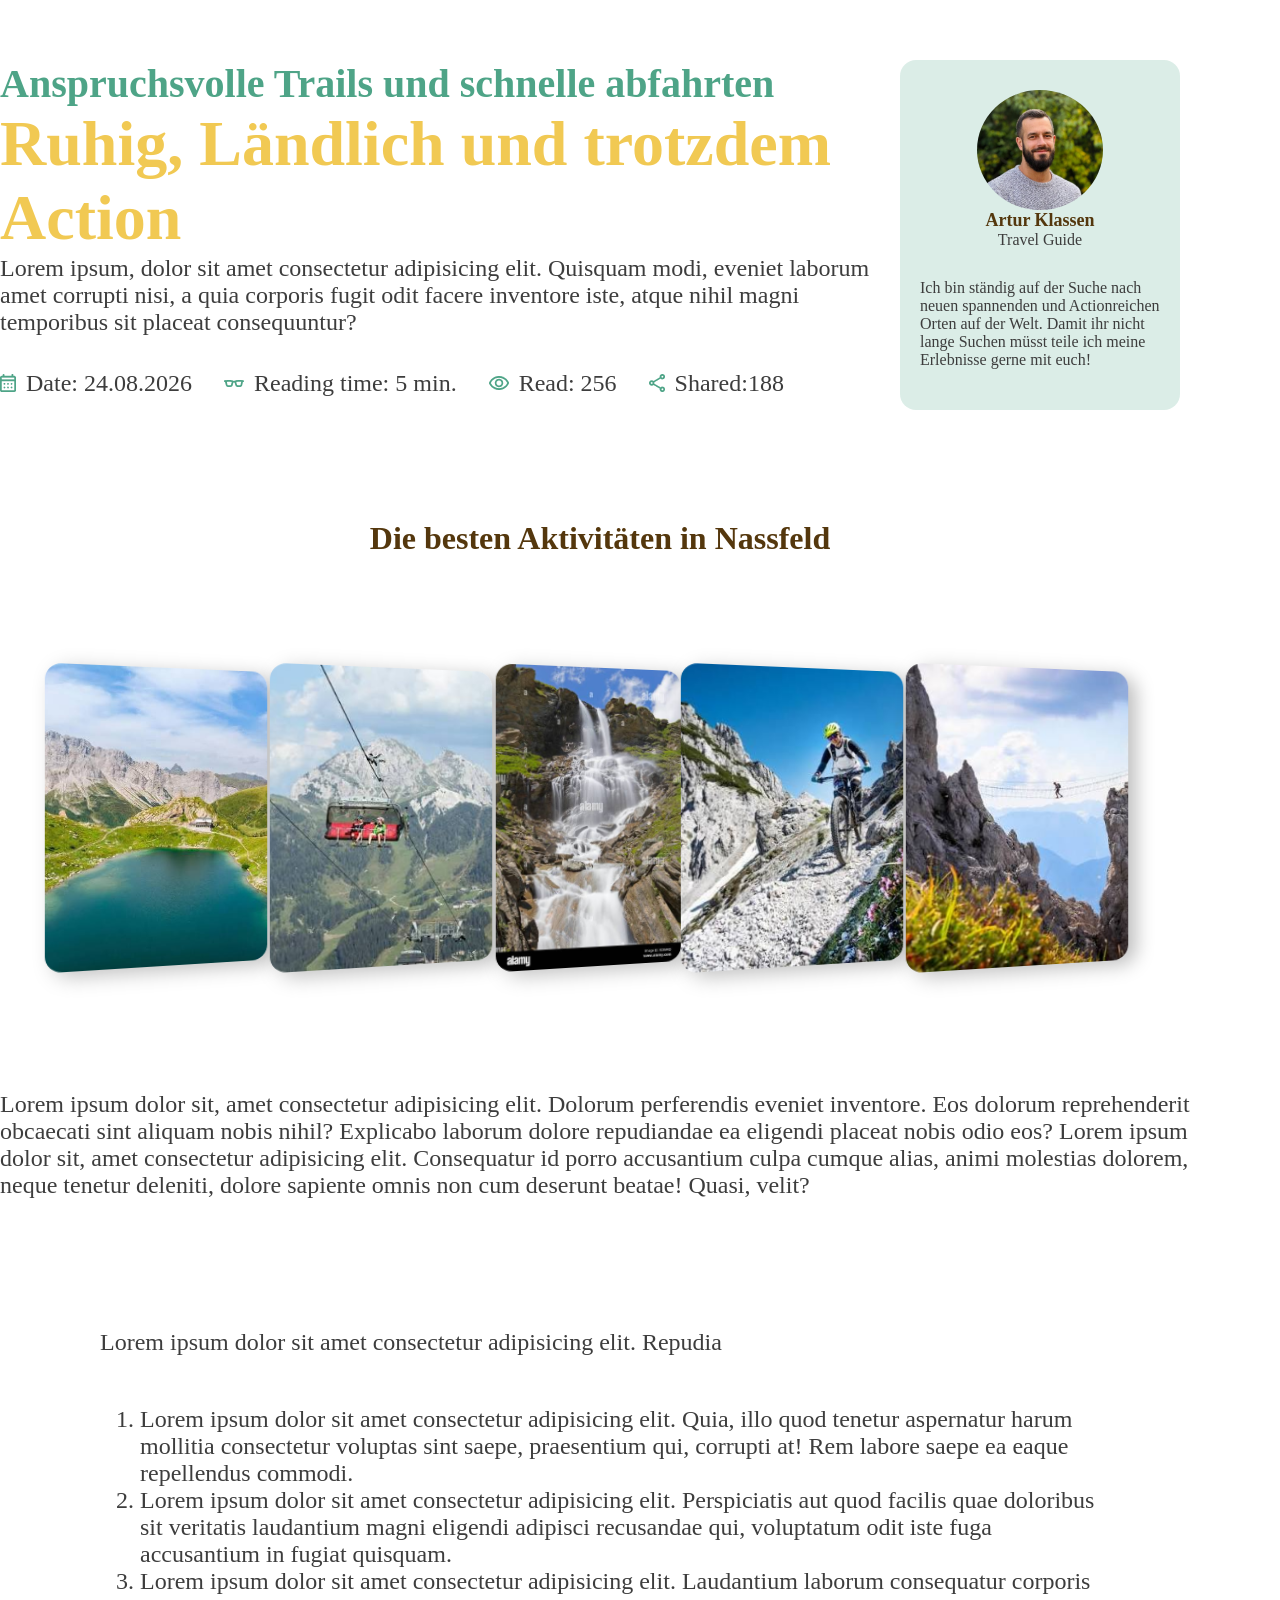
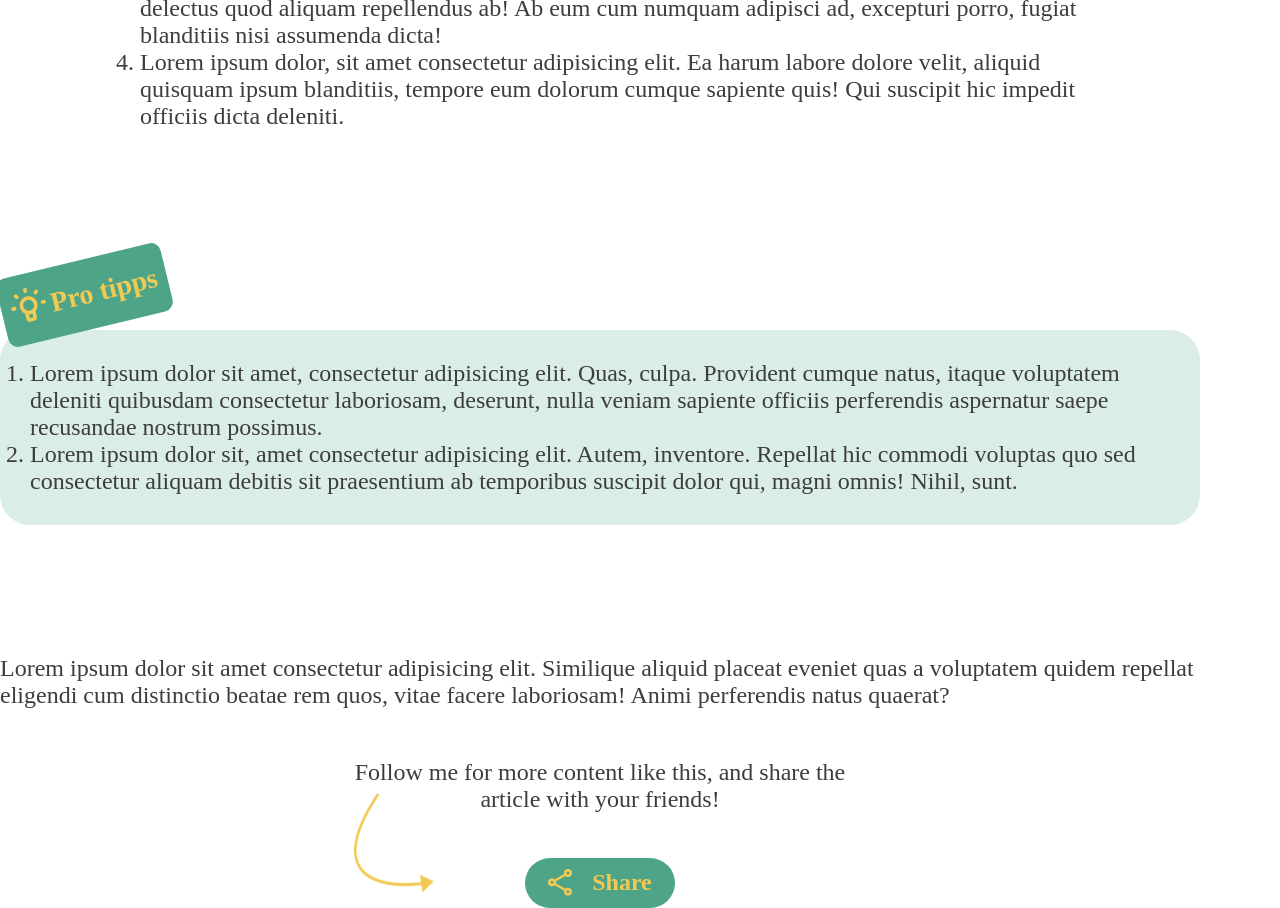
==== commit 4d0cf42b: "share bottum" ====
--- a/articel/artur.html
+++ b/articel/artur.html
@@ -128,27 +128,25 @@
                 perferendis natus quaerat?</p>
         </section>
         <section class="share-text">
+            <img src="../assets/icons/gelber pfeil.png" alt="yellow-arrow">
             <p>Follow me for more content like this, and share the article with your friends!</p>
-
+            
             <section class="share-link">
-                <img src="../assets/icons/gelber pfeil.png" alt="yellow-arrow">
+                
                 <div class="bottum">
-
-
                     <div class="bottum-1 ">
                         <input type="checkbox" class="checkbox">
                         <img src="../assets/icons/share-yellow.png" alt="share-symbol"> Share
-
                     </div>
                     <div class="bottum-trans ">
-                        <div class="bottum-trans-klick">
-                            <p>Share</p>
-                        </div>
+                        <!-- <div class="bottum-trans-klick"> -->
+                            <!-- <p>Share</p> -->
+                        <!-- </div> -->
                         <div class="bottum-trans-share">
                             <img src="../assets/icons/share-green.png" alt="share-symbol">
                             <div class="bottum-trans-link">
-                                <a href="www.linkedin.de" target="_blank">LinkedIn</a>
-                                <a href="www.whatsapp.de" target="_blank">WhatsApp</a>
+                                <a href="https://de.linkedin.com" target="_blank">LinkedIn</a>
+                                <a href="https://www.whatsapp.com/?lang=de" target="_blank">WhatsApp</a>
                             </div>
                         </div>
                     </div>
--- a/style/artur.css
+++ b/style/artur.css
@@ -242,55 +242,78 @@
 .share-text {
     display: flex;
     align-items: center;
-    padding-top: 100px;
-    max-width: 450px;
-    width: 100%;
-    max-height: 160px;
+    /* padding-top: 100px; */
+    max-width: 30.75rem;
+    width: 100%;
+    /* max-height: 160px; */
+    height: 9.625rem;
+    flex-direction: column;
+    justify-content: end;
+    position: relative;
+}
+.share-text>p{
+    position: absolute;
+    text-align: center;
+    bottom: 80px;
+}
+
+.share-text>img {
+    /* display: flex; */
+    /* align-items: center; */
+    position: absolute;
+    /* right: 190px; */
+    /* bottom: 10px; */
+    align-self: flex-start;
+    height: 100px;
+    width: clamp(4.375rem, 0.018rem + 14.493vw, 5rem);
+    border: 3px;
+}
+
+.bottum {
+    display: flex;
+    /* background-color: rgba(78, 164, 135, 1); */
+    /* border-radius: 40px; */
+    /* font-family: "Arima"; */
+    /* font-size: 24px; */
+    /* font-weight: 700; */
+    /* color: rgba(241, 201, 83, 1); */
+    /* gap: 20px; */
+    /* width: 150px; */
+    /* height: 3.125rem; */
+    justify-content: center;
+    align-items: center;
+    position: relative;
+    /* bottom: 2.5rem; */
+    top: 15px;
+
+
+}
+
+
+
+.checkbox {
+    position: absolute;
+    opacity: 0;
     height: 100%;
-    flex-direction: column;
-}
-
-.share-link>img {
-    display: flex;
-    align-items: center;
-    position: relative;
-    right: 190px;
-    bottom: 10px;
-}
-
-.bottum {
-    display: flex;
-    background-color: rgba(78, 164, 135, 1);
+    width: 100%;
+    cursor: pointer;
+}
+
+.bottum-1 {
+    display: flex;
+
+    gap: 1.25rem;
+      background-color: rgba(78, 164, 135, 1);
     border-radius: 40px;
+    width: 150px;
+    height: 3.125rem;
     font-family: "Arima";
     font-size: 24px;
     font-weight: 700;
     color: rgba(241, 201, 83, 1);
     gap: 20px;
-    width: 150px;
-    height: 50px;
     justify-content: center;
     align-items: center;
-    position: relative;
-    bottom: 40px;
-
-
-}
-
-
-
-.checkbox {
-    position: absolute;
-    opacity: 0;
-    height: 100%;
-    width: 100%;
-    cursor: pointer;
-}
-
-.bottum-1 {
-    display: flex;
-
-    gap: 20px;
 
 }
 
@@ -305,9 +328,12 @@
     /* font-weight: 700; */
     /* color: rgba(241, 201, 83, 1); */
     /* gap: 20px;  */
-
-
-
+}
+.bottum-trans-link>a{
+    font-family: "Palaquin";
+    font-size: 16px;
+    font-weight: bold;
+    color: rgba(78, 164, 135, 1);
 }
 
 .bottum-1:hover {
@@ -316,8 +342,13 @@
 
 .bottum-trans-share {
     display: flex;
-    gap: 10px;
-
+    gap: 0.625rem;
+    padding-left: 5px;
+    align-items: center;
+
+}
+.bottum-trans-share>img{
+height: 25px;
 }
 
 
@@ -325,12 +356,21 @@
 
 .bottum-trans-link {
     display: flex;
-    gap: 8px;
+    gap: 0.5rem;
     flex-direction: column;
 }
 
 .bottum:has(input:checked) .bottum-trans {
     display: flex;
+    
+
+}
+.bottum:has(input:checked)  .bottum-1>img{
+    display: none;
+    
+}
+.bottum:has(input:checked)  .bottum-1{
+    width: 100px;
 }
 
 @media screen and (min-width: 0px) and (max-width:1279px) {
@@ -341,14 +381,14 @@
             position: relative;
             /* background-color: black; */
             width: 100%;
-            height: 450px;
+            height: 28.125rem;
 
 
             display: flex;
             justify-content: center;
             align-items: flex-end;
             overflow: hidden;
-           gap: 10px;
+           gap: 0.625rem;
 
         }
 
@@ -362,18 +402,18 @@
             input[type="radio"]{
                 background-color: rgba(78, 164, 135, 0.3);
                 appearance: none;
-                width: 22px;
+                width: 1.375rem;
                 border-radius: 50%;
                 transition: all 0.5s ease;
-                margin-bottom: 30px;
+                margin-bottom: 1.875rem;
                 
             }
            
             input[type="radio"]:checked{
                 border-color: rgba(78, 164, 135, 1);
                 background-color: rgba(78, 164, 135, 1);
-                width: 40px;
-                height: 22px;
+                width: 2.5rem;
+                height: 1.375rem;
                 border-radius: 40%;
                 transition: all 0.5s ease;
                 transform: scale(1);
@@ -481,6 +521,9 @@
     padding: 0px 40px;
     padding-bottom: 40px;
 }
+.statistik{
+    gap: 8px;
+}
 .main-content{
     padding: 0px 40px;
 }
@@ -495,6 +538,10 @@
     right: 40px;
     bottom: 70px;
 }
+.share-text>img{
+    height: 60px;
+    width: 50px;
+}
 }
 @media screen and (min-width: 0px) and (max-width:480px) {
  h1{font-size: 40px;
@@ -524,6 +571,9 @@
     justify-content: center;
     gap: 40px;
     padding: 0px 40px;
+}
+.statistik{
+    gap: 8px;
 }
 .main-content{
     padding: 0px 40px;
@@ -553,4 +603,8 @@
 .share-text{
     padding-top: 30px;
 }
+.share-text>img{
+    height: 60px;
+    width: 50px;
+}
 }
--- a/style/artur.css
+++ b/style/artur.css
@@ -242,55 +242,78 @@
 .share-text {
     display: flex;
     align-items: center;
-    padding-top: 100px;
-    max-width: 450px;
-    width: 100%;
-    max-height: 160px;
+    /* padding-top: 100px; */
+    max-width: 30.75rem;
+    width: 100%;
+    /* max-height: 160px; */
+    height: 9.625rem;
+    flex-direction: column;
+    justify-content: end;
+    position: relative;
+}
+.share-text>p{
+    position: absolute;
+    text-align: center;
+    bottom: 80px;
+}
+
+.share-text>img {
+    /* display: flex; */
+    /* align-items: center; */
+    position: absolute;
+    /* right: 190px; */
+    /* bottom: 10px; */
+    align-self: flex-start;
+    height: 100px;
+    width: clamp(4.375rem, 0.018rem + 14.493vw, 5rem);
+    border: 3px;
+}
+
+.bottum {
+    display: flex;
+    /* background-color: rgba(78, 164, 135, 1); */
+    /* border-radius: 40px; */
+    /* font-family: "Arima"; */
+    /* font-size: 24px; */
+    /* font-weight: 700; */
+    /* color: rgba(241, 201, 83, 1); */
+    /* gap: 20px; */
+    /* width: 150px; */
+    /* height: 3.125rem; */
+    justify-content: center;
+    align-items: center;
+    position: relative;
+    /* bottom: 2.5rem; */
+    top: 15px;
+
+
+}
+
+
+
+.checkbox {
+    position: absolute;
+    opacity: 0;
     height: 100%;
-    flex-direction: column;
-}
-
-.share-link>img {
-    display: flex;
-    align-items: center;
-    position: relative;
-    right: 190px;
-    bottom: 10px;
-}
-
-.bottum {
-    display: flex;
-    background-color: rgba(78, 164, 135, 1);
+    width: 100%;
+    cursor: pointer;
+}
+
+.bottum-1 {
+    display: flex;
+
+    gap: 1.25rem;
+      background-color: rgba(78, 164, 135, 1);
     border-radius: 40px;
+    width: 150px;
+    height: 3.125rem;
     font-family: "Arima";
     font-size: 24px;
     font-weight: 700;
     color: rgba(241, 201, 83, 1);
     gap: 20px;
-    width: 150px;
-    height: 50px;
     justify-content: center;
     align-items: center;
-    position: relative;
-    bottom: 40px;
-
-
-}
-
-
-
-.checkbox {
-    position: absolute;
-    opacity: 0;
-    height: 100%;
-    width: 100%;
-    cursor: pointer;
-}
-
-.bottum-1 {
-    display: flex;
-
-    gap: 20px;
 
 }
 
@@ -305,9 +328,12 @@
     /* font-weight: 700; */
     /* color: rgba(241, 201, 83, 1); */
     /* gap: 20px;  */
-
-
-
+}
+.bottum-trans-link>a{
+    font-family: "Palaquin";
+    font-size: 16px;
+    font-weight: bold;
+    color: rgba(78, 164, 135, 1);
 }
 
 .bottum-1:hover {
@@ -316,8 +342,13 @@
 
 .bottum-trans-share {
     display: flex;
-    gap: 10px;
-
+    gap: 0.625rem;
+    padding-left: 5px;
+    align-items: center;
+
+}
+.bottum-trans-share>img{
+height: 25px;
 }
 
 
@@ -325,12 +356,21 @@
 
 .bottum-trans-link {
     display: flex;
-    gap: 8px;
+    gap: 0.5rem;
     flex-direction: column;
 }
 
 .bottum:has(input:checked) .bottum-trans {
     display: flex;
+    
+
+}
+.bottum:has(input:checked)  .bottum-1>img{
+    display: none;
+    
+}
+.bottum:has(input:checked)  .bottum-1{
+    width: 100px;
 }
 
 @media screen and (min-width: 0px) and (max-width:1279px) {
@@ -341,14 +381,14 @@
             position: relative;
             /* background-color: black; */
             width: 100%;
-            height: 450px;
+            height: 28.125rem;
 
 
             display: flex;
             justify-content: center;
             align-items: flex-end;
             overflow: hidden;
-           gap: 10px;
+           gap: 0.625rem;
 
         }
 
@@ -362,18 +402,18 @@
             input[type="radio"]{
                 background-color: rgba(78, 164, 135, 0.3);
                 appearance: none;
-                width: 22px;
+                width: 1.375rem;
                 border-radius: 50%;
                 transition: all 0.5s ease;
-                margin-bottom: 30px;
+                margin-bottom: 1.875rem;
                 
             }
            
             input[type="radio"]:checked{
                 border-color: rgba(78, 164, 135, 1);
                 background-color: rgba(78, 164, 135, 1);
-                width: 40px;
-                height: 22px;
+                width: 2.5rem;
+                height: 1.375rem;
                 border-radius: 40%;
                 transition: all 0.5s ease;
                 transform: scale(1);
@@ -481,6 +521,9 @@
     padding: 0px 40px;
     padding-bottom: 40px;
 }
+.statistik{
+    gap: 8px;
+}
 .main-content{
     padding: 0px 40px;
 }
@@ -495,6 +538,10 @@
     right: 40px;
     bottom: 70px;
 }
+.share-text>img{
+    height: 60px;
+    width: 50px;
+}
 }
 @media screen and (min-width: 0px) and (max-width:480px) {
  h1{font-size: 40px;
@@ -524,6 +571,9 @@
     justify-content: center;
     gap: 40px;
     padding: 0px 40px;
+}
+.statistik{
+    gap: 8px;
 }
 .main-content{
     padding: 0px 40px;
@@ -553,4 +603,8 @@
 .share-text{
     padding-top: 30px;
 }
+.share-text>img{
+    height: 60px;
+    width: 50px;
+}
 }
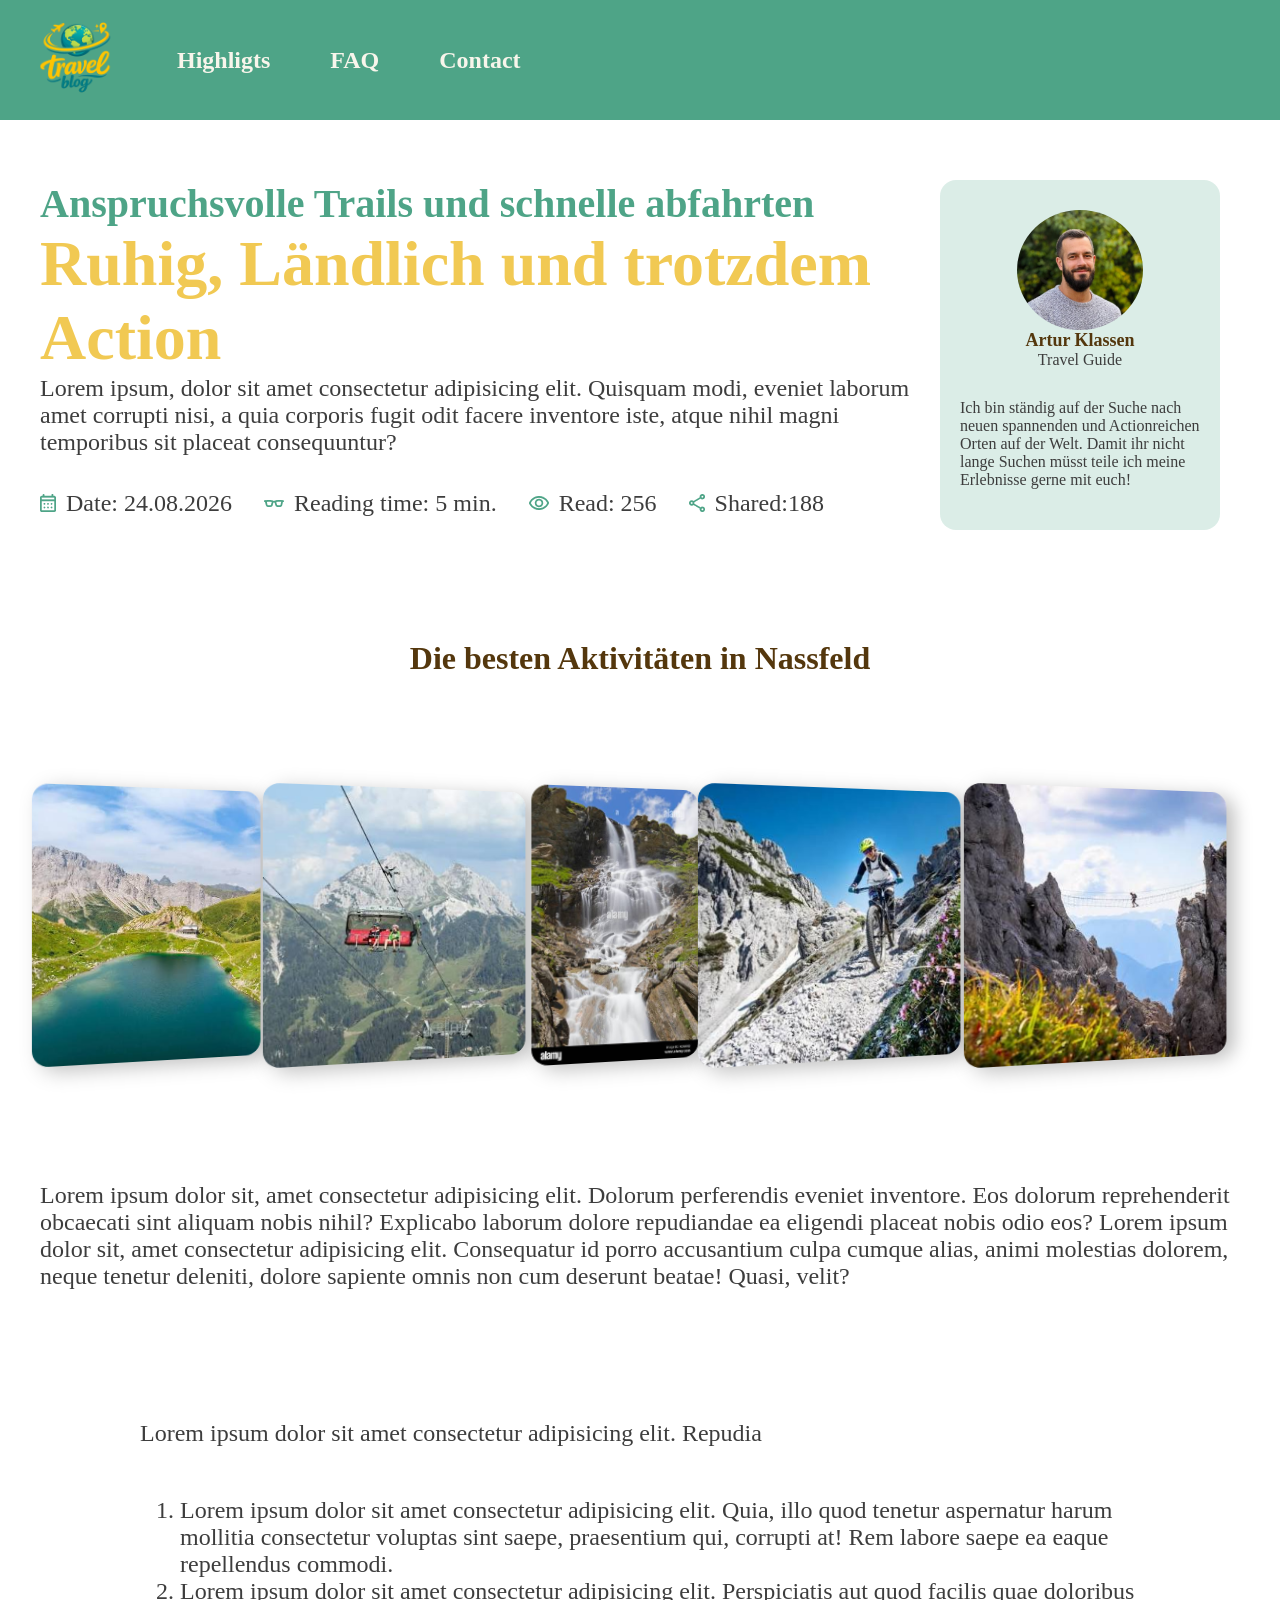
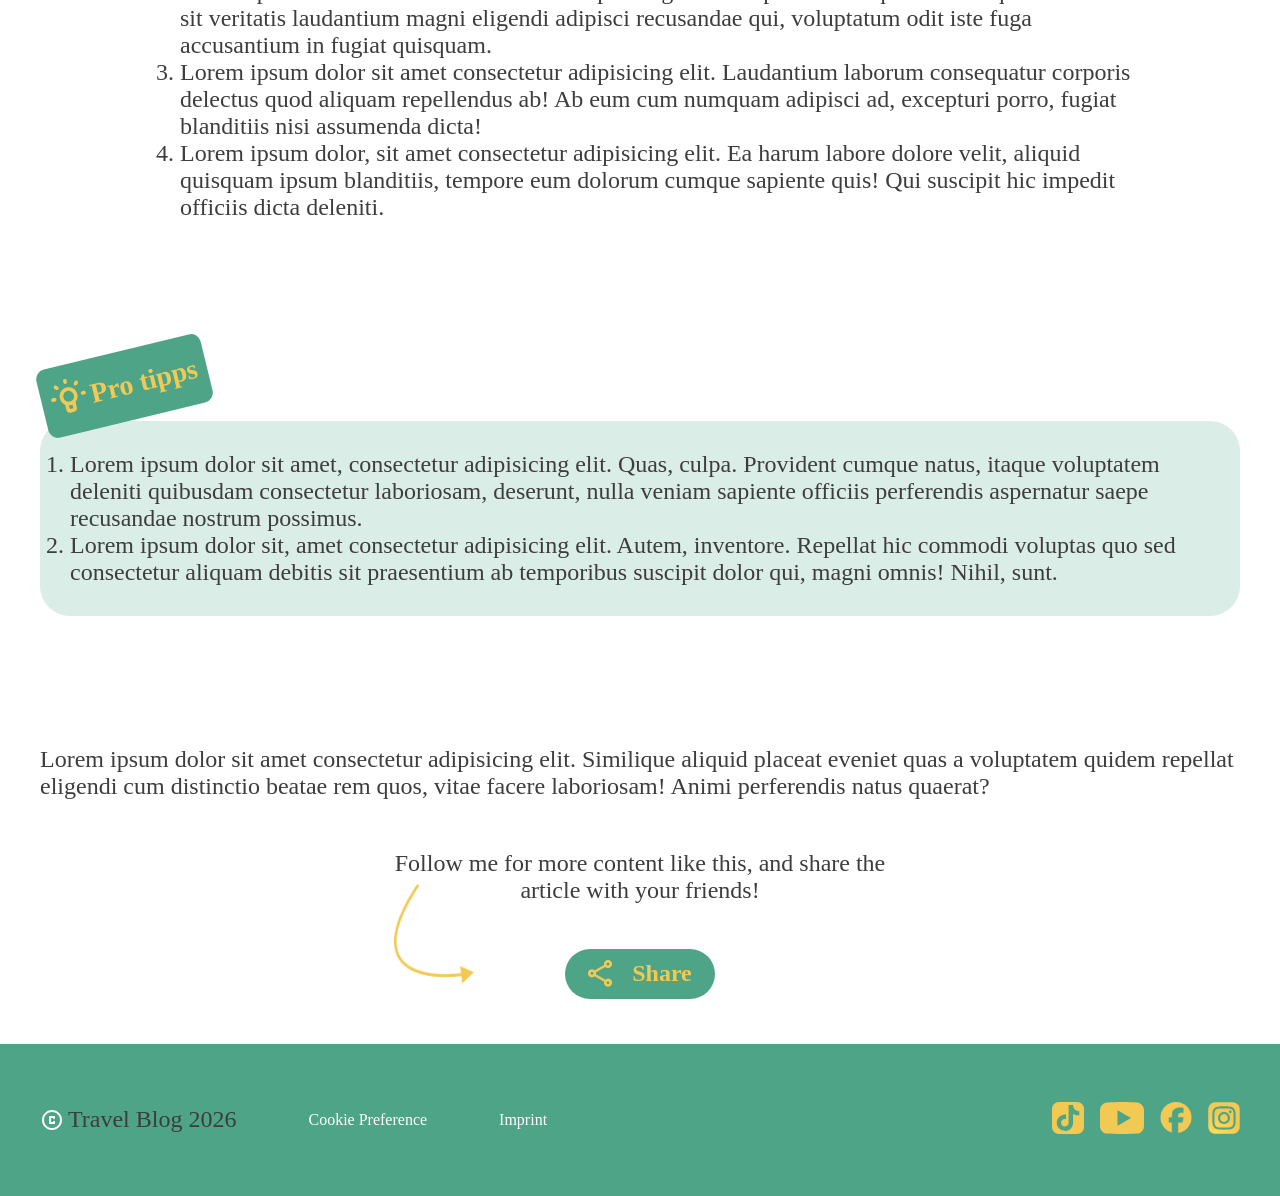
==== commit c752a898: "fertig" ====
--- a/articel/artur.html
+++ b/articel/artur.html
@@ -8,155 +8,215 @@
     <meta charset="UTF-8">
     <meta name="viewport" content="width=device-width, initial-scale=1.0">
     <title>Artur´s Travelblog</title>
-    <link rel="stylesheet" href="/style/artur.css">
+    <link rel="icon" type="image/x-icon" href="../assets/icons/logo 03 1.svg">
+    <link rel="stylesheet" href="../style/artur.css">
 </head>
 
 <body>
     <header>
-
+        <div class="header-bar">
+            <a href="index.html">
+                <img src="../assets/icons/logo 03 1.svg" alt="logo-header" /></a>
+            <nav class="nav-desktop">
+                <div class="nav-box">
+                    <a href="#highligts">Highligts</a>
+                    <img src="../assets/icons/Vector(highlights).png" alt="underline"
+                        class="unterstrich-hover-effekt" />
+                </div>
+
+                <div class="nav-box">
+                    <a href="#faq">FAQ</a>
+                    <img src="../assets/icons/Vector  (FAQ).png" alt="underline" class="unterstrich-hover-effekt" />
+                </div>
+
+                <div class="nav-box">
+                    <a href="#contact">Contact</a>
+                    <img src="../assets/icons/Vector (contact).png" alt="underline" class="unterstrich-hover-effekt" />
+                </div>
+            </nav>
+        </div>
     </header>
-    <section class="headline">
-        <section class="head">
-
-            <div class="head-text">
-                <h2>Anspruchsvolle Trails und schnelle abfahrten</h2>
-                <h1>Ruhig, Ländlich und trotzdem Action</h1>
-                <p>Lorem ipsum, dolor sit amet consectetur adipisicing elit. Quisquam modi, eveniet laborum amet
-                    corrupti nisi, a quia corporis fugit odit facere inventore iste, atque nihil magni temporibus sit
-                    placeat consequuntur?</p>
-            </div>
-            <section class="statistik">
-                <div class="articel-date">
-                    <img src="../assets/icons/calendar_month.png" alt="calendar_month-icon">
-                    <p>Date: 24.08.2026</p>
-                </div>
-                <div>
-                    <img src="../assets/icons/eyeglasses_2.png" alt="eyeglaces">
-                    <p>Reading time: 5 min.</p>
-                </div>
-                <div>
-                    <img src="../assets/icons/visibility.png" alt="eye">
-                    <p>Read: 256</p>
-                </div>
-                <div>
-                    <img src="../assets/icons/share-green.png" alt="share-symbol">
-                    <p>Shared:188</p>
-                </div>
+    <main>
+        <section class="headline">
+            <section class="head">
+
+                <div class="head-text">
+                    <h2>Anspruchsvolle Trails und schnelle abfahrten</h2>
+                    <h1>Ruhig, Ländlich und trotzdem Action</h1>
+                    <p>Lorem ipsum, dolor sit amet consectetur adipisicing elit. Quisquam modi, eveniet laborum amet
+                        corrupti nisi, a quia corporis fugit odit facere inventore iste, atque nihil magni temporibus
+                        sit
+                        placeat consequuntur?</p>
+                </div>
+                <section class="statistik">
+                    <div class="articel-date">
+                        <img src="../assets/icons/calendar_month.png" alt="calendar_month-icon">
+                        <p>Date: 24.08.2026</p>
+                    </div>
+                    <div>
+                        <img src="../assets/icons/eyeglasses_2.png" alt="eyeglaces">
+                        <p>Reading time: 5 min.</p>
+                    </div>
+                    <div>
+                        <img src="../assets/icons/visibility.png" alt="eye">
+                        <p>Read: 256</p>
+                    </div>
+                    <div>
+                        <img src="../assets/icons/share-green.png" alt="share-symbol">
+                        <p>Shared:188</p>
+                    </div>
+                </section>
+            </section>
+            <section class="card">
+                <img src="../assets/img/Artur.png" alt="pic-from-artur">
+                <h3 class="card-headline">Artur Klassen</h3>
+                <p class="card-function">Travel Guide</p>
+                <p class="card-text">Ich bin ständig auf der Suche nach neuen spannenden und Actionreichen Orten auf der
+                    Welt. Damit ihr nicht lange Suchen müsst teile ich meine Erlebnisse gerne mit euch!</p>
             </section>
         </section>
-        <section class="card">
-            <img src="../assets/img/Artur.png" alt="pic-from-artur">
-            <h3 class="card-headline">Artur Klassen</h3>
-            <p class="card-function">Travel Guide</p>
-            <p class="card-text">Ich bin ständig auf der Suche nach neuen spannenden und Actionreichen Orten auf der
-                Welt. Damit ihr nicht lange Suchen müsst teile ich meine Erlebnisse gerne mit euch!</p>
-        </section>
-    </section>
-    <section class="main-content">
-        <h2>Die besten Aktivitäten in Nassfeld</h2>
-        <section class="slider-res">
-            <input type="radio" name="slider-responsive" value="one" checked>
-            <input type="radio" name="slider-responsive" value="two">
-            <input type="radio" name="slider-responsive" value="three">
-            <input type="radio" name="slider-responsive" value="four">
-            <input type="radio" name="slider-responsive" value="five">
-            <section class="slider">
-                <div class="slider-element element-one"><img src="../assets/img/a1.jpg" alt="Landschaft1"></div>
-                <div class="slider-element element-two"><img src="../assets/img/a2.jpg" alt="Landschaft2"></div>
-                <div class="slider-element element-three"><img src="../assets/img/a3.jpg" alt="Landschaft3"></div>
-                <div class="slider-element element-four"><img src="../assets/img/a4.jpg" alt="Bild mir Fahrrad"></div>
-                <div class="slider-element element-five"><img src="../assets/img/a5.jpg"
-                        alt="Bild Klettern in den Bergen"></div>
-            </section>
-        </section>
-        <section class="text-slider">
-            <P>Lorem ipsum dolor sit, amet consectetur adipisicing elit. Dolorum perferendis eveniet inventore. Eos
-                dolorum reprehenderit obcaecati sint aliquam nobis nihil? Explicabo laborum dolore repudiandae ea
-                eligendi placeat nobis odio eos? Lorem ipsum dolor sit, amet consectetur adipisicing elit. Consequatur
-                id porro accusantium culpa cumque alias, animi molestias dolorem, neque tenetur deleniti, dolore
-                sapiente omnis non cum deserunt beatae! Quasi, velit?</P>
-        </section>
-        <section class="text-list">
-            <P>Lorem ipsum dolor sit amet consectetur adipisicing elit. Repudia</P>
-            <ol>
-                <li>
-                    Lorem ipsum dolor sit amet consectetur adipisicing elit. Quia, illo quod tenetur aspernatur harum
-                    mollitia consectetur voluptas sint saepe, praesentium qui, corrupti at! Rem labore saepe ea eaque
-                    repellendus commodi.
-                </li>
-                <li>
-                    Lorem ipsum dolor sit amet consectetur adipisicing elit. Perspiciatis aut quod facilis quae
-                    doloribus sit veritatis laudantium magni eligendi adipisci recusandae qui, voluptatum odit iste fuga
-                    accusantium in fugiat quisquam.
-                </li>
-                <li>
-                    Lorem ipsum dolor sit amet consectetur adipisicing elit. Laudantium laborum consequatur corporis
-                    delectus quod aliquam repellendus ab! Ab eum cum numquam adipisci ad, excepturi porro, fugiat
-                    blanditiis nisi assumenda dicta!
-                </li>
-                <li>
-                    Lorem ipsum dolor, sit amet consectetur adipisicing elit. Ea harum labore dolore velit, aliquid
-                    quisquam ipsum blanditiis, tempore eum dolorum cumque sapiente quis! Qui suscipit hic impedit
-                    officiis dicta deleniti.
-                </li>
-
-            </ol>
-        </section>
-        <section class="pro-list">
-            <div class="pro-tipp">
-                <img src="../assets/icons/glühbirne_tipps.svg" alt="glühbirne">
-                <p>Pro tipps</p>
-
-            </div>
-            <ol>
-                <li>
-                    Lorem ipsum dolor sit amet, consectetur adipisicing elit. Quas, culpa. Provident cumque natus,
-                    itaque voluptatem deleniti quibusdam consectetur laboriosam, deserunt, nulla veniam sapiente
-                    officiis perferendis aspernatur saepe recusandae nostrum possimus.
-                </li>
-                <li>
-                    Lorem ipsum dolor sit, amet consectetur adipisicing elit. Autem, inventore. Repellat hic commodi
-                    voluptas quo sed consectetur aliquam debitis sit praesentium ab temporibus suscipit dolor qui, magni
-                    omnis! Nihil, sunt.
-                </li>
-
-            </ol>
-        </section>
-        <section class="end-text">
-            <p>Lorem ipsum dolor sit amet consectetur adipisicing elit. Similique aliquid placeat eveniet quas a
-                voluptatem quidem repellat eligendi cum distinctio beatae rem quos, vitae facere laboriosam! Animi
-                perferendis natus quaerat?</p>
-        </section>
-        <section class="share-text">
-            <img src="../assets/icons/gelber pfeil.png" alt="yellow-arrow">
-            <p>Follow me for more content like this, and share the article with your friends!</p>
-            
-            <section class="share-link">
-                
-                <div class="bottum">
-                    <div class="bottum-1 ">
-                        <input type="checkbox" class="checkbox">
-                        <img src="../assets/icons/share-yellow.png" alt="share-symbol"> Share
-                    </div>
-                    <div class="bottum-trans ">
-                        <!-- <div class="bottum-trans-klick"> -->
+        <section class="main-content">
+            <h2>Die besten Aktivitäten in Nassfeld</h2>
+            <section class="slider-res">
+                <input type="radio" name="slider-responsive" value="one" checked>
+                <input type="radio" name="slider-responsive" value="two">
+                <input type="radio" name="slider-responsive" value="three">
+                <input type="radio" name="slider-responsive" value="four">
+                <input type="radio" name="slider-responsive" value="five">
+                <section class="slider">
+                    <div class="slider-element element-one"><img src="../assets/img/a1.jpg" alt="Landschaft1"></div>
+                    <div class="slider-element element-two"><img src="../assets/img/a2.jpg" alt="Landschaft2"></div>
+                    <div class="slider-element element-three"><img src="../assets/img/a3.jpg" alt="Landschaft3"></div>
+                    <div class="slider-element element-four"><img src="../assets/img/a4.jpg" alt="Bild mir Fahrrad">
+                    </div>
+                    <div class="slider-element element-five"><img src="../assets/img/a5.jpg"
+                            alt="Bild Klettern in den Bergen"></div>
+                </section>
+            </section>
+            <section class="text-slider">
+                <P>Lorem ipsum dolor sit, amet consectetur adipisicing elit. Dolorum perferendis eveniet inventore. Eos
+                    dolorum reprehenderit obcaecati sint aliquam nobis nihil? Explicabo laborum dolore repudiandae ea
+                    eligendi placeat nobis odio eos? Lorem ipsum dolor sit, amet consectetur adipisicing elit.
+                    Consequatur
+                    id porro accusantium culpa cumque alias, animi molestias dolorem, neque tenetur deleniti, dolore
+                    sapiente omnis non cum deserunt beatae! Quasi, velit?</P>
+            </section>
+            <section class="text-list">
+                <P>Lorem ipsum dolor sit amet consectetur adipisicing elit. Repudia</P>
+                <ol>
+                    <li>
+                        Lorem ipsum dolor sit amet consectetur adipisicing elit. Quia, illo quod tenetur aspernatur
+                        harum
+                        mollitia consectetur voluptas sint saepe, praesentium qui, corrupti at! Rem labore saepe ea
+                        eaque
+                        repellendus commodi.
+                    </li>
+                    <li>
+                        Lorem ipsum dolor sit amet consectetur adipisicing elit. Perspiciatis aut quod facilis quae
+                        doloribus sit veritatis laudantium magni eligendi adipisci recusandae qui, voluptatum odit iste
+                        fuga
+                        accusantium in fugiat quisquam.
+                    </li>
+                    <li>
+                        Lorem ipsum dolor sit amet consectetur adipisicing elit. Laudantium laborum consequatur corporis
+                        delectus quod aliquam repellendus ab! Ab eum cum numquam adipisci ad, excepturi porro, fugiat
+                        blanditiis nisi assumenda dicta!
+                    </li>
+                    <li>
+                        Lorem ipsum dolor, sit amet consectetur adipisicing elit. Ea harum labore dolore velit, aliquid
+                        quisquam ipsum blanditiis, tempore eum dolorum cumque sapiente quis! Qui suscipit hic impedit
+                        officiis dicta deleniti.
+                    </li>
+
+                </ol>
+            </section>
+            <section class="pro-list">
+                <div class="pro-tipp">
+                    <img src="../assets/icons/glühbirne_tipps.svg" alt="glühbirne">
+                    <p>Pro tipps</p>
+
+                </div>
+                <ol>
+                    <li>
+                        Lorem ipsum dolor sit amet, consectetur adipisicing elit. Quas, culpa. Provident cumque natus,
+                        itaque voluptatem deleniti quibusdam consectetur laboriosam, deserunt, nulla veniam sapiente
+                        officiis perferendis aspernatur saepe recusandae nostrum possimus.
+                    </li>
+                    <li>
+                        Lorem ipsum dolor sit, amet consectetur adipisicing elit. Autem, inventore. Repellat hic commodi
+                        voluptas quo sed consectetur aliquam debitis sit praesentium ab temporibus suscipit dolor qui,
+                        magni
+                        omnis! Nihil, sunt.
+                    </li>
+
+                </ol>
+            </section>
+            <section class="end-text">
+                <p>Lorem ipsum dolor sit amet consectetur adipisicing elit. Similique aliquid placeat eveniet quas a
+                    voluptatem quidem repellat eligendi cum distinctio beatae rem quos, vitae facere laboriosam! Animi
+                    perferendis natus quaerat?</p>
+            </section>
+            <section class="share-text">
+                <img src="../assets/icons/gelber pfeil.png" alt="yellow-arrow">
+                <p>Follow me for more content like this, and share the article with your friends!</p>
+
+                <section class="share-link">
+
+                    <div class="bottum">
+                        <div class="bottum-1 ">
+                            <input type="checkbox" class="checkbox">
+                            <img src="../assets/icons/share-yellow.png" alt="share-symbol"> Share
+                        </div>
+                        <div class="bottum-trans ">
+                            <!-- <div class="bottum-trans-klick"> -->
                             <!-- <p>Share</p> -->
-                        <!-- </div> -->
-                        <div class="bottum-trans-share">
-                            <img src="../assets/icons/share-green.png" alt="share-symbol">
-                            <div class="bottum-trans-link">
-                                <a href="https://de.linkedin.com" target="_blank">LinkedIn</a>
-                                <a href="https://www.whatsapp.com/?lang=de" target="_blank">WhatsApp</a>
+                            <!-- </div> -->
+                            <div class="bottum-trans-share">
+                                <img src="../assets/icons/share-green.png" alt="share-symbol">
+                                <div class="bottum-trans-link">
+                                    <a href="https://de.linkedin.com" target="_blank">LinkedIn</a>
+                                    <a href="https://www.whatsapp.com/?lang=de" target="_blank">WhatsApp</a>
+                                </div>
                             </div>
                         </div>
-                    </div>
-
-                </div>
-
+
+                    </div>
+
+                </section>
             </section>
         </section>
-    </section>
-
+    </main>
+    <footer>
+        <div class="footer-wrapper">
+            <section class="footer-left int-links">
+                <div class="copyright">
+                    <img src="../assets/icons/copyright.svg" alt="copyright icon" />
+                    <p>Travel Blog 2026</p>
+                </div>
+                <a href="">Cookie Preference</a>
+                <a href="">Imprint</a>
+            </section>
+            <section class="footer-right ext-links">
+                <a href="https://tiktok.com" target="_blank"><img src="../assets/icons/Tiktok_icon.svg"
+                        alt="TikTok icon" /></a>
+                <a href="https://youtube.com" target="_blank"><img src="../assets/icons/youtube_icon.svg"
+                        alt="Youtube icon" class="youtube-img" /></a>
+                <a href="https://facebook.com" target="_blank"><img src="../assets/icons/facebook_icon.svg"
+                        alt="Facebook icon" /></a>
+                <a href="https://instagram.com" target="_blank"><img src="../assets/icons/instagram_icon.svg"
+                        alt="instagram icon" /></a>
+            </section>
+        </div>
+    </footer>
+    <nav class="icon-bar">
+        <div class="links">
+            <a href="#header"><img src="../assets/icons/home-footer(handy).png" alt="Home icon" /></a>
+            <a href="#highligts"><img src="../assets/icons/rocket_launch - footer(handy).png"
+                    alt="Rocket (highlights)" /></a>
+            <a href="#faq"><img src="../assets/icons/live_help-footer(handy).png" alt="live help symbol (FAQ)" /></a>
+            <a href="#contact"><img src="../assets/icons/person_pin (handy).png" alt="person pic (contact)" /></a>
+        </div>
+    </nav>
 </body>
 
 </html>
--- a/style/artur.css
+++ b/style/artur.css
@@ -40,6 +40,84 @@
     color: rgba(61, 61, 61, 1);
 }
 
+header {
+  width: 100%;
+  height: auto;
+
+  display: flex;
+  justify-content: center;
+
+  background-color: rgba(78, 164, 135, 1);
+}
+
+.header-bar {
+  height: 7.5rem;
+  width: 100%;
+  max-width: 75rem;
+
+  display: flex;
+  gap: 50px;
+  justify-content: flex-start;
+  align-items: center;
+
+  background-color: rgba(78, 164, 135, 1);
+}
+
+.header-bar>img {
+  width: 72px;
+  padding-right: 60px;
+
+}
+
+.nav-desktop {
+  display: flex;
+  gap: 1.875rem;
+}
+
+.nav-box {
+  position: relative;
+
+  display: flex;
+  flex-direction: column;
+  align-items: center;
+}
+
+.nav-box>a {
+  padding: 0px 15px;
+  font-size: 1.5rem;
+  font-family: "Arima";
+  font-weight: bold;
+  color: rgba(248, 245, 235, 1);
+  text-decoration: none;
+}
+
+a:visited {
+  color: rgba(241, 201, 83, 1);
+}
+
+.nav-box>img {
+  position: absolute;
+  bottom: -5px;
+  left: 50%;
+
+  display: none;
+
+  transform: translateX(-50%);
+}
+
+.nav-box:hover>img {
+  display: block;
+}
+
+.icon-bar {
+  display: none;
+}
+
+main{
+    width: 100%;
+    margin: 0 auto;
+    max-width: 1200px;
+}
 
 .headline {
     padding-top: 60px;
@@ -136,35 +214,33 @@
 
 .slider-element>img {
     width: 100%;
-    max-width: 225px;
+    max-width: 300px;
     object-fit: cover;
     height: 100%;
     max-height: 300PX;
     border-radius: 16px;
     box-shadow: 9px 5px 20px rgb(0, 0, 0, 0.25);
+    margin: 0px 4px;
 }
 
 
 .slider-element {
     z-index: 1;
-    
-
-
     transform: perspective(250px) rotateY(5deg) translateX(-9px);
     transform-origin: 40% 40%;
     transition: all 250ms ease-in-out;
 }
 
-.slider-element:hover {
+/* .slider-element:hover { */
     z-index: 2;
 
-    transform: perspective(250px) rotateY(0deg) translateX(-20px) scaleX(1.5) scaleY(1.2);
+    /* transform: perspective(250px) rotateY(0deg) translateX(-20px) scaleX(1.5) scaleY(1.2); */
 }
 
 /* .slider-element:hover~.slider_b_element { */
 
-transform: perspective(250px) rotateY(-20deg) translateX(20px);
-}
+/* transform: perspective(250px) rotateY(-20deg) translateX(20px); */
+/* } */
 
 .text-slider {
     padding-bottom: 100px;
@@ -373,7 +449,96 @@
     width: 100px;
 }
 
+footer {
+  height: 9.5rem;
+  width: 100%;
+  display: flex;
+  justify-content: center;
+  background-color: rgba(78, 164, 135, 1);
+  margin-top: 60px;
+}
+
+.footer-wrapper {
+  height: 100%;
+  width: 100%;
+  max-width: 1200px;
+
+
+  display: flex;
+  gap: 0.625rem;
+  align-items: center;
+  justify-content: space-between;
+  max-width: 75rem;
+}
+
+.footer-left {
+  display: flex;
+  align-items: center;
+  gap: clamp(2rem, -1.762rem + 7.828vw, 4.5rem);
+
+  font-family: "Palanquin";
+  font-weight: 400;
+  font-size: 1rem;
+  color: white;
+}
+
+.footer-left img {
+  height: 24px;
+  width: 24px;
+}
+
+.footer-left a {
+  cursor: pointer;
+  text-decoration: none;
+  color: inherit;
+}
+
+.copyright {
+  display: flex;
+  gap: 0.25rem;
+  align-items: center;
+}
+
+.footer-right {
+  display: flex;
+  gap: 1rem;
+}
+
+.footer-right img {
+  height: 32px;
+  width: 32px;
+}
+
+.footer-right .youtube-img {
+  height: 32px;
+  width: 44px;
+}
+
+
+@media screen and (min-width:1280px) {
+    .slider-element:hover {
+    z-index: 2;
+
+    transform: perspective(250px) rotateY(0deg) translateX(-20px) scaleX(1.5) scaleY(1.2);
+}
+}
+
 @media screen and (min-width: 0px) and (max-width:1279px) {
+    main {
+    margin: 0 auto;
+    padding-left: clamp(0.5rem, -0.167rem + 3.333vw, 2.5rem);
+    padding-right: clamp(0.5rem, -0.167rem + 3.333vw, 2.5rem);
+  }
+
+    .header-bar {
+    padding-left: clamp(0.5rem, -0.167rem + 3.333vw, 2.5rem);
+    padding-right: clamp(0.5rem, -0.167rem + 3.333vw, 2.5rem);
+  }
+
+  .footer-wrapper {
+    padding-left: clamp(0.5rem, -0.167rem + 3.333vw, 2.5rem);
+    padding-right: clamp(0.5rem, -0.167rem + 3.333vw, 2.5rem);
+  }
     .slider-res>input{
         display: flex;
     }
@@ -390,8 +555,10 @@
             overflow: hidden;
            gap: 0.625rem;
 
+    
         }
-
+       
+        
         .slider-res input{
             z-index: 2;
             height: 22px;
@@ -432,7 +599,8 @@
 
             transition: all 1s ease-in-out;
             padding: 0px;
-            justify-content: flex-start;
+            justify-content: center;
+            gap: 8px;
         }
         .slider-element{
             width: calc(100% / 5);
@@ -448,11 +616,11 @@
     transform-origin: 0% 0%;
     transition: all 250ms ease-in-out;
 }
-.slider-element:hover {
-    z-index: 0;
-    width: 500%;
-    transform: perspective(0px) rotateY(0deg) translateX(0px) scaleX(1) scaleY(1);
-}
+/* .slider-element:hover { */
+    /* z-index: 0; */
+    /* width: 500%; */
+    /* transform: perspective(0px) rotateY(0deg) translateX(0px) scaleX(1) scaleY(1); */
+/* } */
 
 
     .slider-res input[value="one"]:checked~.slider{
@@ -488,6 +656,9 @@
   .main-content{
     padding: 0px 40px;
   }
+  .text-list{
+    padding-top: 30px;
+}
 }
 
 @media screen and (min-width: 481px) and (max-width:768px) {
@@ -512,6 +683,7 @@
    .main-content>h2{
     font-size: 20px;
    }
+ 
    
     .headline{
     flex-direction: column;
@@ -521,6 +693,10 @@
     padding: 0px 40px;
     padding-bottom: 40px;
 }
+
+.text-list{
+    padding-top: 30px;
+}
 .statistik{
     gap: 8px;
 }
@@ -542,6 +718,8 @@
     height: 60px;
     width: 50px;
 }
+ 
+
 }
 @media screen and (min-width: 0px) and (max-width:480px) {
  h1{font-size: 40px;
@@ -605,6 +783,77 @@
 }
 .share-text>img{
     height: 60px;
-    width: 50px;
-}
+    width: 35px;
+}
+}
+@media screen and (max-width: 768px){
+     .header-bar {
+    padding-top: 0.625rem;
+
+    display: flex;
+    justify-content: center;
+  }
+
+  .nav-desktop {
+    display: none;
+  }
+    main {
+    padding-top: 5rem;
+    padding-bottom: clamp(3.75rem, 0.804rem + 14.732vw, 7.875rem);
+    gap: 5rem;
+  }
+    .footer-wrapper {
+    align-items: flex-end;
+    padding-top: 1.875rem;
+    padding-bottom: 1.875rem;
+  }
+
+  .footer-left {
+    display: flex;
+    flex-direction: column-reverse;
+    align-items: flex-start;
+    gap: 0.5rem;
+  }
+
+  .footer-right img {
+    height: 24px;
+    width: 24px;
+  }
+
+  .footer-right .youtube-img {
+    height: 24px;
+    width: 33px;
+  }
+
+  .icon-bar .links img {
+    height: 34px;
+  }
+
+  .icon-bar {
+    z-index: 4;
+    display: flex;
+    height: 6.25rem;
+    width: 100%;
+
+    position: sticky;
+    bottom: 0px;
+    left: 0px;
+
+    align-items: center;
+    justify-content: center;
+  }
+
+  .links {
+    z-index: 3;
+
+    height: 100px;
+    width: 100%;
+    padding: 1.5rem 1.5625rem;
+
+    display: flex;
+    align-items: center;
+    justify-content: space-between;
+
+    background-color: rgba(241, 201, 83, 1);
+  }
 }
--- a/style/artur.css
+++ b/style/artur.css
@@ -40,6 +40,84 @@
     color: rgba(61, 61, 61, 1);
 }
 
+header {
+  width: 100%;
+  height: auto;
+
+  display: flex;
+  justify-content: center;
+
+  background-color: rgba(78, 164, 135, 1);
+}
+
+.header-bar {
+  height: 7.5rem;
+  width: 100%;
+  max-width: 75rem;
+
+  display: flex;
+  gap: 50px;
+  justify-content: flex-start;
+  align-items: center;
+
+  background-color: rgba(78, 164, 135, 1);
+}
+
+.header-bar>img {
+  width: 72px;
+  padding-right: 60px;
+
+}
+
+.nav-desktop {
+  display: flex;
+  gap: 1.875rem;
+}
+
+.nav-box {
+  position: relative;
+
+  display: flex;
+  flex-direction: column;
+  align-items: center;
+}
+
+.nav-box>a {
+  padding: 0px 15px;
+  font-size: 1.5rem;
+  font-family: "Arima";
+  font-weight: bold;
+  color: rgba(248, 245, 235, 1);
+  text-decoration: none;
+}
+
+a:visited {
+  color: rgba(241, 201, 83, 1);
+}
+
+.nav-box>img {
+  position: absolute;
+  bottom: -5px;
+  left: 50%;
+
+  display: none;
+
+  transform: translateX(-50%);
+}
+
+.nav-box:hover>img {
+  display: block;
+}
+
+.icon-bar {
+  display: none;
+}
+
+main{
+    width: 100%;
+    margin: 0 auto;
+    max-width: 1200px;
+}
 
 .headline {
     padding-top: 60px;
@@ -136,35 +214,33 @@
 
 .slider-element>img {
     width: 100%;
-    max-width: 225px;
+    max-width: 300px;
     object-fit: cover;
     height: 100%;
     max-height: 300PX;
     border-radius: 16px;
     box-shadow: 9px 5px 20px rgb(0, 0, 0, 0.25);
+    margin: 0px 4px;
 }
 
 
 .slider-element {
     z-index: 1;
-    
-
-
     transform: perspective(250px) rotateY(5deg) translateX(-9px);
     transform-origin: 40% 40%;
     transition: all 250ms ease-in-out;
 }
 
-.slider-element:hover {
+/* .slider-element:hover { */
     z-index: 2;
 
-    transform: perspective(250px) rotateY(0deg) translateX(-20px) scaleX(1.5) scaleY(1.2);
+    /* transform: perspective(250px) rotateY(0deg) translateX(-20px) scaleX(1.5) scaleY(1.2); */
 }
 
 /* .slider-element:hover~.slider_b_element { */
 
-transform: perspective(250px) rotateY(-20deg) translateX(20px);
-}
+/* transform: perspective(250px) rotateY(-20deg) translateX(20px); */
+/* } */
 
 .text-slider {
     padding-bottom: 100px;
@@ -373,7 +449,96 @@
     width: 100px;
 }
 
+footer {
+  height: 9.5rem;
+  width: 100%;
+  display: flex;
+  justify-content: center;
+  background-color: rgba(78, 164, 135, 1);
+  margin-top: 60px;
+}
+
+.footer-wrapper {
+  height: 100%;
+  width: 100%;
+  max-width: 1200px;
+
+
+  display: flex;
+  gap: 0.625rem;
+  align-items: center;
+  justify-content: space-between;
+  max-width: 75rem;
+}
+
+.footer-left {
+  display: flex;
+  align-items: center;
+  gap: clamp(2rem, -1.762rem + 7.828vw, 4.5rem);
+
+  font-family: "Palanquin";
+  font-weight: 400;
+  font-size: 1rem;
+  color: white;
+}
+
+.footer-left img {
+  height: 24px;
+  width: 24px;
+}
+
+.footer-left a {
+  cursor: pointer;
+  text-decoration: none;
+  color: inherit;
+}
+
+.copyright {
+  display: flex;
+  gap: 0.25rem;
+  align-items: center;
+}
+
+.footer-right {
+  display: flex;
+  gap: 1rem;
+}
+
+.footer-right img {
+  height: 32px;
+  width: 32px;
+}
+
+.footer-right .youtube-img {
+  height: 32px;
+  width: 44px;
+}
+
+
+@media screen and (min-width:1280px) {
+    .slider-element:hover {
+    z-index: 2;
+
+    transform: perspective(250px) rotateY(0deg) translateX(-20px) scaleX(1.5) scaleY(1.2);
+}
+}
+
 @media screen and (min-width: 0px) and (max-width:1279px) {
+    main {
+    margin: 0 auto;
+    padding-left: clamp(0.5rem, -0.167rem + 3.333vw, 2.5rem);
+    padding-right: clamp(0.5rem, -0.167rem + 3.333vw, 2.5rem);
+  }
+
+    .header-bar {
+    padding-left: clamp(0.5rem, -0.167rem + 3.333vw, 2.5rem);
+    padding-right: clamp(0.5rem, -0.167rem + 3.333vw, 2.5rem);
+  }
+
+  .footer-wrapper {
+    padding-left: clamp(0.5rem, -0.167rem + 3.333vw, 2.5rem);
+    padding-right: clamp(0.5rem, -0.167rem + 3.333vw, 2.5rem);
+  }
     .slider-res>input{
         display: flex;
     }
@@ -390,8 +555,10 @@
             overflow: hidden;
            gap: 0.625rem;
 
+    
         }
-
+       
+        
         .slider-res input{
             z-index: 2;
             height: 22px;
@@ -432,7 +599,8 @@
 
             transition: all 1s ease-in-out;
             padding: 0px;
-            justify-content: flex-start;
+            justify-content: center;
+            gap: 8px;
         }
         .slider-element{
             width: calc(100% / 5);
@@ -448,11 +616,11 @@
     transform-origin: 0% 0%;
     transition: all 250ms ease-in-out;
 }
-.slider-element:hover {
-    z-index: 0;
-    width: 500%;
-    transform: perspective(0px) rotateY(0deg) translateX(0px) scaleX(1) scaleY(1);
-}
+/* .slider-element:hover { */
+    /* z-index: 0; */
+    /* width: 500%; */
+    /* transform: perspective(0px) rotateY(0deg) translateX(0px) scaleX(1) scaleY(1); */
+/* } */
 
 
     .slider-res input[value="one"]:checked~.slider{
@@ -488,6 +656,9 @@
   .main-content{
     padding: 0px 40px;
   }
+  .text-list{
+    padding-top: 30px;
+}
 }
 
 @media screen and (min-width: 481px) and (max-width:768px) {
@@ -512,6 +683,7 @@
    .main-content>h2{
     font-size: 20px;
    }
+ 
    
     .headline{
     flex-direction: column;
@@ -521,6 +693,10 @@
     padding: 0px 40px;
     padding-bottom: 40px;
 }
+
+.text-list{
+    padding-top: 30px;
+}
 .statistik{
     gap: 8px;
 }
@@ -542,6 +718,8 @@
     height: 60px;
     width: 50px;
 }
+ 
+
 }
 @media screen and (min-width: 0px) and (max-width:480px) {
  h1{font-size: 40px;
@@ -605,6 +783,77 @@
 }
 .share-text>img{
     height: 60px;
-    width: 50px;
-}
+    width: 35px;
+}
+}
+@media screen and (max-width: 768px){
+     .header-bar {
+    padding-top: 0.625rem;
+
+    display: flex;
+    justify-content: center;
+  }
+
+  .nav-desktop {
+    display: none;
+  }
+    main {
+    padding-top: 5rem;
+    padding-bottom: clamp(3.75rem, 0.804rem + 14.732vw, 7.875rem);
+    gap: 5rem;
+  }
+    .footer-wrapper {
+    align-items: flex-end;
+    padding-top: 1.875rem;
+    padding-bottom: 1.875rem;
+  }
+
+  .footer-left {
+    display: flex;
+    flex-direction: column-reverse;
+    align-items: flex-start;
+    gap: 0.5rem;
+  }
+
+  .footer-right img {
+    height: 24px;
+    width: 24px;
+  }
+
+  .footer-right .youtube-img {
+    height: 24px;
+    width: 33px;
+  }
+
+  .icon-bar .links img {
+    height: 34px;
+  }
+
+  .icon-bar {
+    z-index: 4;
+    display: flex;
+    height: 6.25rem;
+    width: 100%;
+
+    position: sticky;
+    bottom: 0px;
+    left: 0px;
+
+    align-items: center;
+    justify-content: center;
+  }
+
+  .links {
+    z-index: 3;
+
+    height: 100px;
+    width: 100%;
+    padding: 1.5rem 1.5625rem;
+
+    display: flex;
+    align-items: center;
+    justify-content: space-between;
+
+    background-color: rgba(241, 201, 83, 1);
+  }
 }
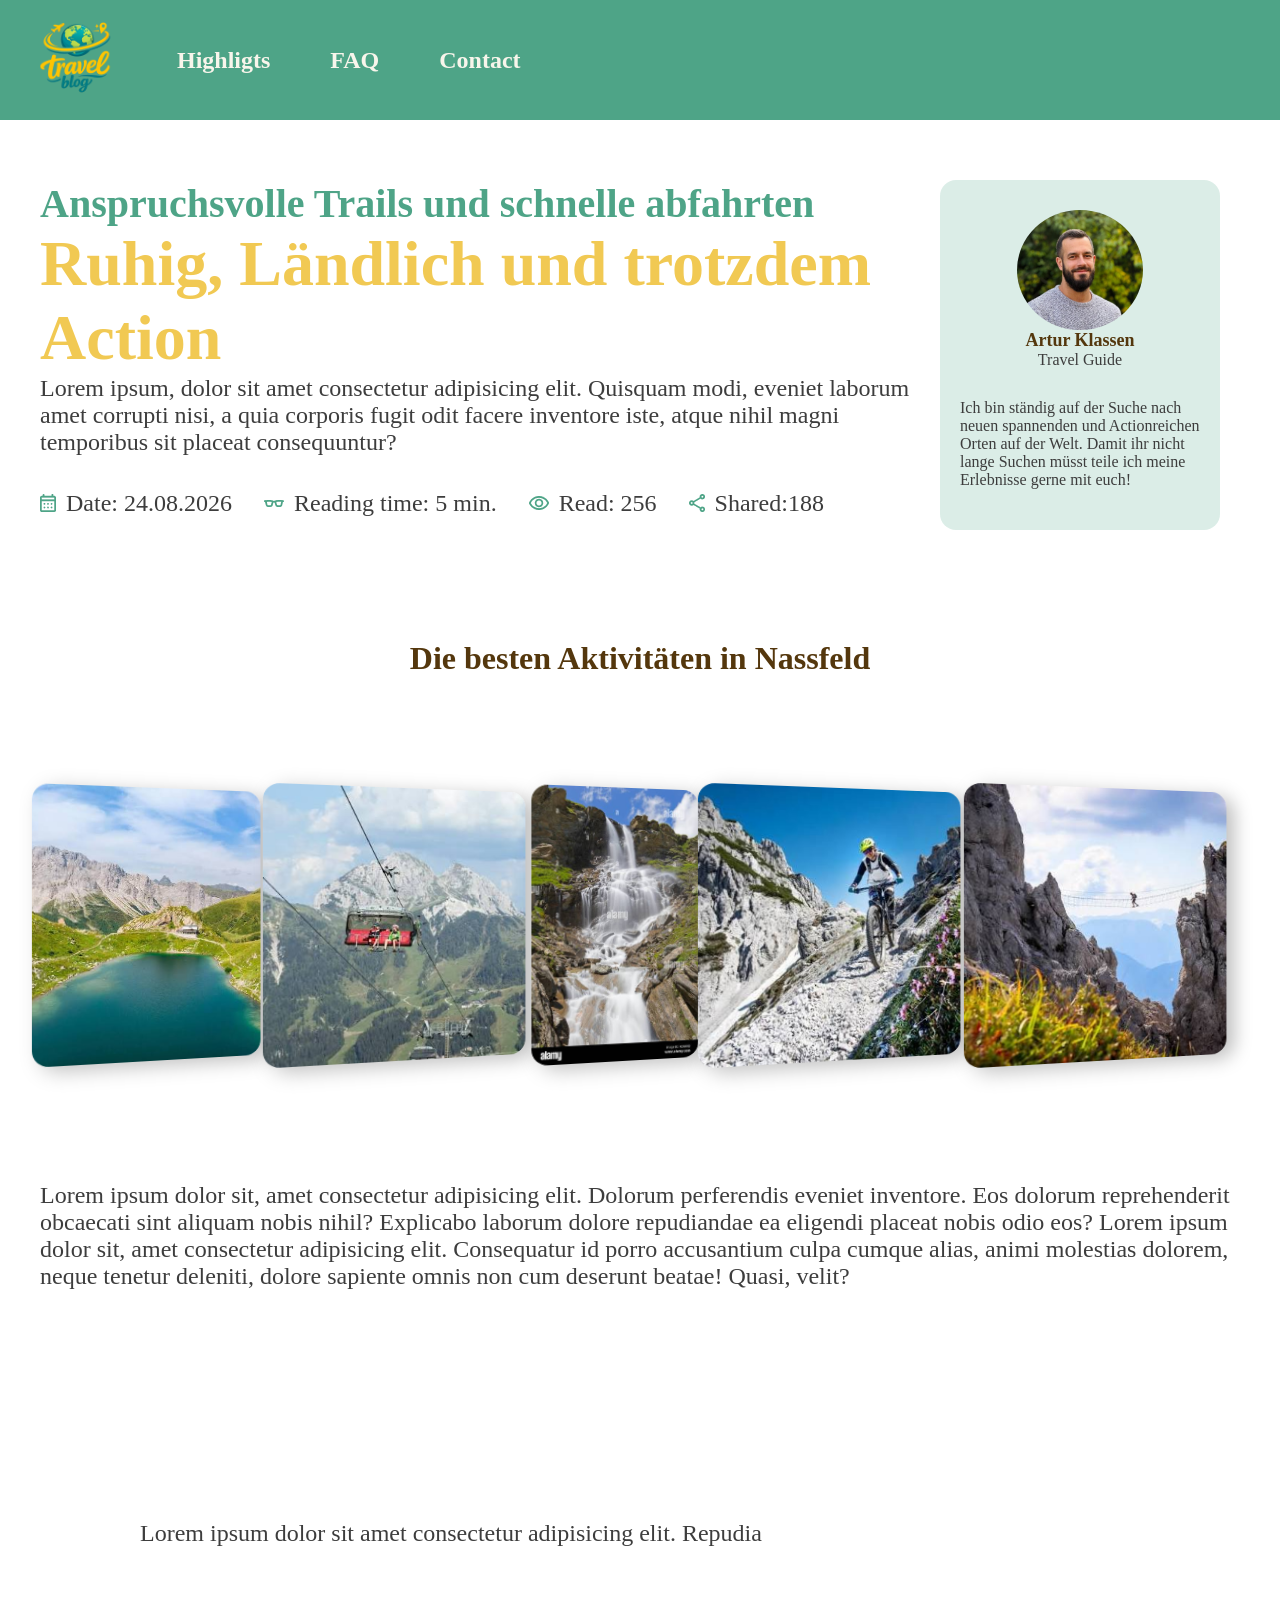
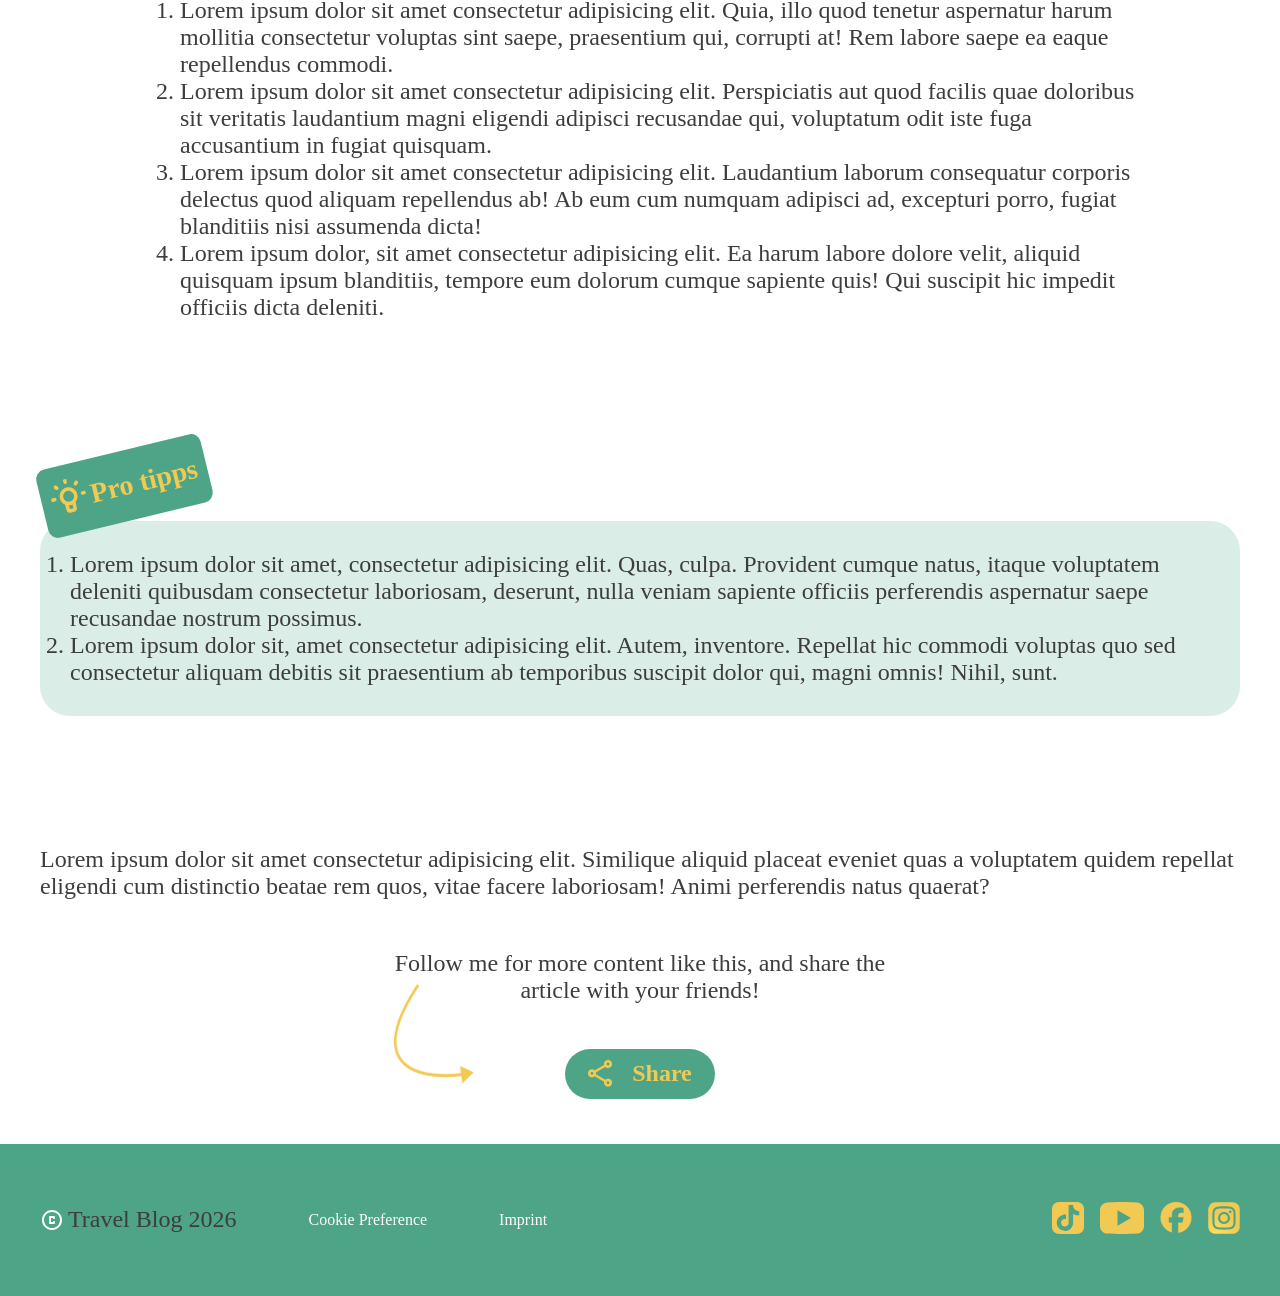
==== commit 1cfa2ffe: "href -> links eingebunden" ====
--- a/articel/artur.html
+++ b/articel/artur.html
@@ -15,22 +15,22 @@
 <body>
     <header>
         <div class="header-bar">
-            <a href="index.html">
+            <a href="../index.html">
                 <img src="../assets/icons/logo 03 1.svg" alt="logo-header" /></a>
             <nav class="nav-desktop">
                 <div class="nav-box">
-                    <a href="#highligts">Highligts</a>
+                    <a href="../index.html#highligts">Highligts</a>
                     <img src="../assets/icons/Vector(highlights).png" alt="underline"
                         class="unterstrich-hover-effekt" />
                 </div>
 
                 <div class="nav-box">
-                    <a href="#faq">FAQ</a>
+                    <a href="../index.html#faq">FAQ</a>
                     <img src="../assets/icons/Vector  (FAQ).png" alt="underline" class="unterstrich-hover-effekt" />
                 </div>
 
                 <div class="nav-box">
-                    <a href="#contact">Contact</a>
+                    <a href="../index.html#contact">Contact</a>
                     <img src="../assets/icons/Vector (contact).png" alt="underline" class="unterstrich-hover-effekt" />
                 </div>
             </nav>
--- a/style/artur.css
+++ b/style/artur.css
@@ -16,7 +16,6 @@
     font-size: 40px;
     font-weight: 600;
     color: rgba(78, 164, 135, 1);
-
 }
 
 h3 {
@@ -24,7 +23,6 @@
     font-size: 18px;
     font-weight: 700;
     color: rgba(84, 55, 13, 1);
-
 }
 
 p {
@@ -41,79 +39,71 @@
 }
 
 header {
-  width: 100%;
-  height: auto;
-
-  display: flex;
-  justify-content: center;
-
-  background-color: rgba(78, 164, 135, 1);
+    width: 100%;
+    height: auto;
+    display: flex;
+    justify-content: center;
+    background-color: rgba(78, 164, 135, 1);
 }
 
 .header-bar {
-  height: 7.5rem;
-  width: 100%;
-  max-width: 75rem;
-
-  display: flex;
-  gap: 50px;
-  justify-content: flex-start;
-  align-items: center;
-
-  background-color: rgba(78, 164, 135, 1);
+    height: 7.5rem;
+    width: 100%;
+    max-width: 75rem;
+    display: flex;
+    gap: 50px;
+    justify-content: flex-start;
+    align-items: center;
+    background-color: rgba(78, 164, 135, 1);
 }
 
 .header-bar>img {
-  width: 72px;
-  padding-right: 60px;
-
+    width: 72px;
+    padding-right: 60px;
 }
 
 .nav-desktop {
-  display: flex;
-  gap: 1.875rem;
+    display: flex;
+    gap: 1.875rem;
 }
 
 .nav-box {
-  position: relative;
-
-  display: flex;
-  flex-direction: column;
-  align-items: center;
+    position: relative;
+    display: flex;
+    flex-direction: column;
+    align-items: center;
 }
 
 .nav-box>a {
-  padding: 0px 15px;
-  font-size: 1.5rem;
-  font-family: "Arima";
-  font-weight: bold;
-  color: rgba(248, 245, 235, 1);
-  text-decoration: none;
+    padding: 0px 15px;
+    font-size: 1.5rem;
+    font-family: "Arima";
+    font-weight: bold;
+    color: rgba(248, 245, 235, 1);
+    text-decoration: none;
 }
 
 a:visited {
-  color: rgba(241, 201, 83, 1);
+    color: rgba(241, 201, 83, 1);
 }
 
 .nav-box>img {
-  position: absolute;
-  bottom: -5px;
-  left: 50%;
-
-  display: none;
-
-  transform: translateX(-50%);
+    position: absolute;
+    bottom: -5px;
+    left: 50%;
+    display: none;
+    transform: translateX(-50%);
 }
 
 .nav-box:hover>img {
-  display: block;
+    display: block;
 }
 
 .icon-bar {
-  display: none;
-}
-
-main{
+    display: none;
+}
+
+main {
     width: 100%;
     margin: 0 auto;
     max-width: 1200px;
@@ -124,7 +114,6 @@
     display: flex;
     max-width: 1200px;
     width: 100%;
-    
 }
 
 .head {
@@ -132,7 +121,6 @@
     flex-direction: column;
     max-width: 900px;
     width: 100%;
-    
 }
 
 .statistik {
@@ -150,7 +138,6 @@
     gap: 10px;
     height: 14px;
     align-items: center;
-
 }
 
 .card>p {
@@ -161,7 +148,6 @@
 .card>img {
     height: 120px;
     border-radius: 50%;
-
 }
 
 .card {
@@ -175,20 +161,17 @@
     padding-top: 30px;
     padding-left: 20px;
     padding-right: 20px;
-    
 }
 
 .main-content {
     display: flex;
     padding-top: 80px;
     flex-direction: column;
-
     width: 100%;
     max-width: 1200px;
     align-items: center;
     gap: 30px;
 }
-
 
 .main-content>h2 {
     font-family: "Arima";
@@ -203,7 +186,6 @@
 }
 
 .slider {
-
     padding-top: 80px;
     display: flex;
     justify-content: center;
@@ -223,7 +205,6 @@
     margin: 0px 4px;
 }
 
-
 .slider-element {
     z-index: 1;
     transform: perspective(250px) rotateY(5deg) translateX(-9px);
@@ -231,17 +212,6 @@
     transition: all 250ms ease-in-out;
 }
 
-/* .slider-element:hover { */
-    z-index: 2;
-
-    /* transform: perspective(250px) rotateY(0deg) translateX(-20px) scaleX(1.5) scaleY(1.2); */
-}
-
-/* .slider-element:hover~.slider_b_element { */
-
-/* transform: perspective(250px) rotateY(-20deg) translateX(20px); */
-/* } */
-
 .text-slider {
     padding-bottom: 100px;
 }
@@ -272,29 +242,22 @@
     max-width: 169px;
     height: 70px;
     rotate: -13.67deg;
-    
-    margin-top: -80px; 
-    
+    margin-top: -80px;
     display: flex;
     align-self: flex-start;
     align-items: center;
-    
-   
-
-}
-.pro-tipp>img{
+}
+
+.pro-tipp>img {
     rotate: 13.67deg;
 }
-.pro-tipp>p{
-    
-font-family: "Palaquin";
+
+.pro-tipp>p {
+    font-family: "Palaquin";
     font-size: 28px;
     font-weight: bold;
     color: rgba(241, 201, 83, 1);
-
-}
-
-
+}
 
 .pro-tipp>img {
     height: 50px;
@@ -318,27 +281,22 @@
 .share-text {
     display: flex;
     align-items: center;
-    /* padding-top: 100px; */
     max-width: 30.75rem;
     width: 100%;
-    /* max-height: 160px; */
     height: 9.625rem;
     flex-direction: column;
     justify-content: end;
     position: relative;
 }
-.share-text>p{
+
+.share-text>p {
     position: absolute;
     text-align: center;
     bottom: 80px;
 }
 
 .share-text>img {
-    /* display: flex; */
-    /* align-items: center; */
     position: absolute;
-    /* right: 190px; */
-    /* bottom: 10px; */
     align-self: flex-start;
     height: 100px;
     width: clamp(4.375rem, 0.018rem + 14.493vw, 5rem);
@@ -347,25 +305,11 @@
 
 .bottum {
     display: flex;
-    /* background-color: rgba(78, 164, 135, 1); */
-    /* border-radius: 40px; */
-    /* font-family: "Arima"; */
-    /* font-size: 24px; */
-    /* font-weight: 700; */
-    /* color: rgba(241, 201, 83, 1); */
-    /* gap: 20px; */
-    /* width: 150px; */
-    /* height: 3.125rem; */
     justify-content: center;
     align-items: center;
     position: relative;
-    /* bottom: 2.5rem; */
     top: 15px;
-
-
-}
-
-
+}
 
 .checkbox {
     position: absolute;
@@ -377,9 +321,8 @@
 
 .bottum-1 {
     display: flex;
-
     gap: 1.25rem;
-      background-color: rgba(78, 164, 135, 1);
+    background-color: rgba(78, 164, 135, 1);
     border-radius: 40px;
     width: 150px;
     height: 3.125rem;
@@ -390,26 +333,20 @@
     gap: 20px;
     justify-content: center;
     align-items: center;
-
 }
 
 .bottum-trans {
     display: none;
-
-    align-items: center;
-    /* background-color: rgba(78, 164, 135, 1); */
-    /* border-radius: 40px; */
-    /* font-family: "Arima"; */
-    /* font-size: 24px; */
-    /* font-weight: 700; */
-    /* color: rgba(241, 201, 83, 1); */
-    /* gap: 20px;  */
-}
-.bottum-trans-link>a{
+    align-items: center;
+
+}
+
+.bottum-trans-link>a {
     font-family: "Palaquin";
     font-size: 16px;
     font-weight: bold;
     color: rgba(78, 164, 135, 1);
+    text-decoration: none;
 }
 
 .bottum-1:hover {
@@ -423,12 +360,10 @@
     align-items: center;
 
 }
-.bottum-trans-share>img{
-height: 25px;
-}
-
-
-
+
+.bottum-trans-share>img {
+    height: 25px;
+}
 
 .bottum-trans-link {
     display: flex;
@@ -438,422 +373,414 @@
 
 .bottum:has(input:checked) .bottum-trans {
     display: flex;
-    
-
-}
-.bottum:has(input:checked)  .bottum-1>img{
+}
+
+.bottum:has(input:checked) .bottum-1>img {
     display: none;
-    
-}
-.bottum:has(input:checked)  .bottum-1{
+}
+
+.bottum:has(input:checked) .bottum-1 {
     width: 100px;
 }
 
 footer {
-  height: 9.5rem;
-  width: 100%;
-  display: flex;
-  justify-content: center;
-  background-color: rgba(78, 164, 135, 1);
-  margin-top: 60px;
+    height: 9.5rem;
+    width: 100%;
+    display: flex;
+    justify-content: center;
+    background-color: rgba(78, 164, 135, 1);
+    margin-top: 60px;
 }
 
 .footer-wrapper {
-  height: 100%;
-  width: 100%;
-  max-width: 1200px;
-
-
-  display: flex;
-  gap: 0.625rem;
-  align-items: center;
-  justify-content: space-between;
-  max-width: 75rem;
+    height: 100%;
+    width: 100%;
+    max-width: 1200px;
+    display: flex;
+    gap: 0.625rem;
+    align-items: center;
+    justify-content: space-between;
+    max-width: 75rem;
 }
 
 .footer-left {
-  display: flex;
-  align-items: center;
-  gap: clamp(2rem, -1.762rem + 7.828vw, 4.5rem);
-
-  font-family: "Palanquin";
-  font-weight: 400;
-  font-size: 1rem;
-  color: white;
+    display: flex;
+    align-items: center;
+    gap: clamp(2rem, -1.762rem + 7.828vw, 4.5rem);
+    font-family: "Palanquin";
+    font-weight: 400;
+    font-size: 1rem;
+    color: white;
 }
 
 .footer-left img {
-  height: 24px;
-  width: 24px;
+    height: 24px;
+    width: 24px;
 }
 
 .footer-left a {
-  cursor: pointer;
-  text-decoration: none;
-  color: inherit;
+    cursor: pointer;
+    text-decoration: none;
+    color: inherit;
 }
 
 .copyright {
-  display: flex;
-  gap: 0.25rem;
-  align-items: center;
+    display: flex;
+    gap: 0.25rem;
+    align-items: center;
 }
 
 .footer-right {
-  display: flex;
-  gap: 1rem;
+    display: flex;
+    gap: 1rem;
 }
 
 .footer-right img {
-  height: 32px;
-  width: 32px;
+    height: 32px;
+    width: 32px;
 }
 
 .footer-right .youtube-img {
-  height: 32px;
-  width: 44px;
-}
-
+    height: 32px;
+    width: 44px;
+}
 
 @media screen and (min-width:1280px) {
     .slider-element:hover {
-    z-index: 2;
-
-    transform: perspective(250px) rotateY(0deg) translateX(-20px) scaleX(1.5) scaleY(1.2);
-}
+        z-index: 2;
+        transform: perspective(250px) rotateY(0deg) translateX(-20px) scaleX(1.5) scaleY(1.2);
+    }
 }
 
 @media screen and (min-width: 0px) and (max-width:1279px) {
     main {
-    margin: 0 auto;
-    padding-left: clamp(0.5rem, -0.167rem + 3.333vw, 2.5rem);
-    padding-right: clamp(0.5rem, -0.167rem + 3.333vw, 2.5rem);
-  }
+        margin: 0 auto;
+        padding-left: clamp(0.5rem, -0.167rem + 3.333vw, 2.5rem);
+        padding-right: clamp(0.5rem, -0.167rem + 3.333vw, 2.5rem);
+    }
 
     .header-bar {
-    padding-left: clamp(0.5rem, -0.167rem + 3.333vw, 2.5rem);
-    padding-right: clamp(0.5rem, -0.167rem + 3.333vw, 2.5rem);
-  }
-
-  .footer-wrapper {
-    padding-left: clamp(0.5rem, -0.167rem + 3.333vw, 2.5rem);
-    padding-right: clamp(0.5rem, -0.167rem + 3.333vw, 2.5rem);
-  }
-    .slider-res>input{
-        display: flex;
-    }
-    .slider-res{
-            position: relative;
-            /* background-color: black; */
-            width: 100%;
-            height: 28.125rem;
-
-
-            display: flex;
-            justify-content: center;
-            align-items: flex-end;
-            overflow: hidden;
-           gap: 0.625rem;
-
-    
-        }
-       
-        
-        .slider-res input{
-            z-index: 2;
-            height: 22px;
-             margin: 0px;
-             
-            }
-            
-            input[type="radio"]{
-                background-color: rgba(78, 164, 135, 0.3);
-                appearance: none;
-                width: 1.375rem;
-                border-radius: 50%;
-                transition: all 0.5s ease;
-                margin-bottom: 1.875rem;
-                
-            }
-           
-            input[type="radio"]:checked{
-                border-color: rgba(78, 164, 135, 1);
-                background-color: rgba(78, 164, 135, 1);
-                width: 2.5rem;
-                height: 1.375rem;
-                border-radius: 40%;
-                transition: all 0.5s ease;
-                transform: scale(1);
-            }
-           
-
-        .slider{
-            z-index: 1;
-            width: 500%;
-            height: 100%;
-            max-width: 1200px;
-           margin-inline: auto;
-            
-            position: absolute;
-            display: flex;
-
-            transition: all 1s ease-in-out;
-            padding: 0px;
-            justify-content: center;
-            gap: 8px;
-        }
-        .slider-element{
-            width: calc(100% / 5);
-            height: 100%;
-            flex-shrink: 0;
-        }
-        .slider-element {
-    z-index: 1;
-   
-
-
-    transform: perspective(0px) rotateY(0deg) translateX(0px);
-    transform-origin: 0% 0%;
-    transition: all 250ms ease-in-out;
-}
-/* .slider-element:hover { */
-    /* z-index: 0; */
-    /* width: 500%; */
-    /* transform: perspective(0px) rotateY(0deg) translateX(0px) scaleX(1) scaleY(1); */
-/* } */
-
-
-    .slider-res input[value="one"]:checked~.slider{
+        padding-left: clamp(0.5rem, -0.167rem + 3.333vw, 2.5rem);
+        padding-right: clamp(0.5rem, -0.167rem + 3.333vw, 2.5rem);
+    }
+
+    .footer-wrapper {
+        padding-left: clamp(0.5rem, -0.167rem + 3.333vw, 2.5rem);
+        padding-right: clamp(0.5rem, -0.167rem + 3.333vw, 2.5rem);
+    }
+
+    .slider-res>input {
+        display: flex;
+    }
+
+    .slider-res {
+        position: relative;
+        width: 100%;
+        height: 28.125rem;
+        display: flex;
+        justify-content: center;
+        align-items: flex-end;
+        overflow: hidden;
+        gap: 0.625rem;
+    }
+
+    .slider-res input {
+        z-index: 2;
+        height: 22px;
+        margin: 0px;
+    }
+
+    input[type="radio"] {
+        background-color: rgba(78, 164, 135, 0.3);
+        appearance: none;
+        width: 1.375rem;
+        border-radius: 50%;
+        transition: all 0.5s ease;
+        margin-bottom: 1.875rem;
+    }
+
+    input[type="radio"]:checked {
+        border-color: rgba(78, 164, 135, 1);
+        background-color: rgba(78, 164, 135, 1);
+        width: 2.5rem;
+        height: 1.375rem;
+        border-radius: 40%;
+        transition: all 0.5s ease;
+        transform: scale(1);
+    }
+
+    .slider {
+        z-index: 1;
+        width: 500%;
+        height: 100%;
+        max-width: 1200px;
+        margin-inline: auto;
+        position: absolute;
+        display: flex;
+        transition: all 1s ease-in-out;
+        padding: 0px;
+        justify-content: center;
+        gap: 8px;
+    }
+
+    .slider-element {
+        width: calc(100% / 5);
+        height: 100%;
+        flex-shrink: 0;
+    }
+
+    .slider-element {
+        z-index: 1;
+        transform: perspective(0px) rotateY(0deg) translateX(0px);
+        transform-origin: 0% 0%;
+        transition: all 250ms ease-in-out;
+    }
+
+    .slider-res input[value="one"]:checked~.slider {
         transform: translateX(calc(200% / 5));
     }
 
-    .slider-res input[value="two"]:checked~.slider{
+    .slider-res input[value="two"]:checked~.slider {
         transform: translateX(calc(100% /5));
     }
 
-    .slider-res input[value="three"]:checked~.slider{
+    .slider-res input[value="three"]:checked~.slider {
         transform: translateX(calc(0% /5));
     }
-    .slider-res input[value="four"]:checked~.slider{
+
+    .slider-res input[value="four"]:checked~.slider {
         transform: translateX(calc(-100% /5));
     }
-    .slider-res input[value="five"]:checked~.slider{
+
+    .slider-res input[value="five"]:checked~.slider {
         transform: translateX(calc(-200% /5));
     }
 }
 
-
 @media screen and (min-width: 769px) and (max-width:1279px) {
-.headline{
-    flex-direction: column;
-    align-items: center;
-    justify-content: center;
-    gap: 40px;
-    padding: 0px 40px;
-    padding-bottom: 40px;
-
-}
-  .main-content{
-    padding: 0px 40px;
-  }
-  .text-list{
-    padding-top: 30px;
-}
+    .headline {
+        flex-direction: column;
+        align-items: center;
+        justify-content: center;
+        gap: 40px;
+        padding: 0px 40px;
+        padding-bottom: 40px;
+    }
+
+    .main-content {
+        padding: 0px 40px;
+    }
+
+    .text-list {
+        padding-top: 30px;
+    }
 }
 
 @media screen and (min-width: 481px) and (max-width:768px) {
-   h1{font-size: 40px;
-
-   }
-   h2{font-size: 20px;
-
-   }
-
-   h3{font-size: 16px;
-
-   }
-   
-   p{font-size: 16px;
-
-   }
-
-   li{font-size: 16px;
-
-   }
-   .main-content>h2{
-    font-size: 20px;
-   }
- 
-   
-    .headline{
-    flex-direction: column;
-    align-items: center;
-    justify-content: center;
-    gap: 40px;
-    padding: 0px 40px;
-    padding-bottom: 40px;
-}
-
-.text-list{
-    padding-top: 30px;
-}
-.statistik{
-    gap: 8px;
-}
-.main-content{
-    padding: 0px 40px;
-}
-.share-link{
-    display: flex;
-    padding-top: 100px;
-    align-items: center;
-    
-}
-.share-link>img {
-    height: 60px;
-    right: 40px;
-    bottom: 70px;
-}
-.share-text>img{
-    height: 60px;
-    width: 50px;
-}
- 
-
-}
+    h1 {
+        font-size: 40px;
+    }
+
+    h2 {
+        font-size: 20px;
+    }
+
+    h3 {
+        font-size: 16px;
+    }
+
+    p {
+        font-size: 16px;
+    }
+
+    li {
+        font-size: 16px;
+    }
+
+    .main-content>h2 {
+        font-size: 20px;
+    }
+
+
+    .headline {
+        flex-direction: column;
+        align-items: center;
+        justify-content: center;
+        gap: 40px;
+        padding: 0px 40px;
+        padding-bottom: 40px;
+    }
+
+    .text-list {
+        padding-top: 30px;
+    }
+
+    .statistik {
+        gap: 8px;
+    }
+
+    .main-content {
+        padding: 0px 40px;
+    }
+
+    .share-link {
+        display: flex;
+        padding-top: 100px;
+        align-items: center;
+    }
+
+    .share-link>img {
+        height: 60px;
+        right: 40px;
+        bottom: 70px;
+    }
+
+    .share-text>img {
+        height: 60px;
+        width: 50px;
+    }
+}
+
 @media screen and (min-width: 0px) and (max-width:480px) {
- h1{font-size: 40px;
-
-   }
-   h2{font-size: 20px;
-
-   }
-
-   h3{font-size: 16px;
-
-   }
-   
-   p{font-size: 16px;
-
-   }
-
-   li{font-size: 16px;
-
-   }
-   .main-content>h2{
-    font-size: 20px;
-   }
-.headline{
-    flex-direction: column;
-    align-items: center;
-    justify-content: center;
-    gap: 40px;
-    padding: 0px 40px;
-}
-.statistik{
-    gap: 8px;
-}
-.main-content{
-    padding: 0px 40px;
-}
-.share-link{
-    display: flex;
-    padding-top: 100px;
-    align-items: center;
-    
-}
-.share-link>img {
-    height: 60px;
-    right: 20px;
-    bottom: 70px;
-}
-.text-list{
-    padding-top: 30px;
-    padding-bottom: 30px;
-}
-.pro-list{
-    padding-top: 110px;
-}
-.end-text{
-    padding-top: 30px;
-}
-
-.share-text{
-    padding-top: 30px;
-}
-.share-text>img{
-    height: 60px;
-    width: 35px;
-}
-}
-@media screen and (max-width: 768px){
-     .header-bar {
-    padding-top: 0.625rem;
-
-    display: flex;
-    justify-content: center;
-  }
-
-  .nav-desktop {
-    display: none;
-  }
+    h1 {
+        font-size: 40px;
+    }
+
+    h2 {
+        font-size: 20px;
+    }
+
+    h3 {
+        font-size: 16px;
+    }
+
+    p {
+        font-size: 16px;
+    }
+
+    li {
+        font-size: 16px;
+    }
+
+    .main-content>h2 {
+        font-size: 20px;
+    }
+
+    .headline {
+        flex-direction: column;
+        align-items: center;
+        justify-content: center;
+        gap: 40px;
+        padding: 0px 40px;
+    }
+
+    .statistik {
+        gap: 8px;
+    }
+
+    .main-content {
+        padding: 0px 40px;
+    }
+
+    .share-link {
+        display: flex;
+        padding-top: 100px;
+        align-items: center;
+    }
+
+    .share-link>img {
+        height: 60px;
+        right: 20px;
+        bottom: 70px;
+    }
+
+    .text-list {
+        padding-top: 30px;
+        padding-bottom: 30px;
+    }
+
+    .pro-list {
+        padding-top: 110px;
+    }
+
+    .end-text {
+        padding-top: 30px;
+    }
+
+    .share-text {
+        padding-top: 30px;
+    }
+
+    .share-text>img {
+        height: 60px;
+        width: 35px;
+    }
+}
+
+@media screen and (max-width: 768px) {
+    .header-bar {
+        padding-top: 0.625rem;
+        display: flex;
+        justify-content: center;
+    }
+
+    .nav-desktop {
+        display: none;
+    }
+
     main {
-    padding-top: 5rem;
-    padding-bottom: clamp(3.75rem, 0.804rem + 14.732vw, 7.875rem);
-    gap: 5rem;
-  }
+        padding-top: 5rem;
+        padding-bottom: clamp(3.75rem, 0.804rem + 14.732vw, 7.875rem);
+        gap: 5rem;
+    }
+
     .footer-wrapper {
-    align-items: flex-end;
-    padding-top: 1.875rem;
-    padding-bottom: 1.875rem;
-  }
-
-  .footer-left {
-    display: flex;
-    flex-direction: column-reverse;
-    align-items: flex-start;
-    gap: 0.5rem;
-  }
-
-  .footer-right img {
-    height: 24px;
-    width: 24px;
-  }
-
-  .footer-right .youtube-img {
-    height: 24px;
-    width: 33px;
-  }
-
-  .icon-bar .links img {
-    height: 34px;
-  }
-
-  .icon-bar {
-    z-index: 4;
-    display: flex;
-    height: 6.25rem;
-    width: 100%;
-
-    position: sticky;
-    bottom: 0px;
-    left: 0px;
-
-    align-items: center;
-    justify-content: center;
-  }
-
-  .links {
-    z-index: 3;
-
-    height: 100px;
-    width: 100%;
-    padding: 1.5rem 1.5625rem;
-
-    display: flex;
-    align-items: center;
-    justify-content: space-between;
-
-    background-color: rgba(241, 201, 83, 1);
-  }
+        align-items: flex-end;
+        padding-top: 1.875rem;
+        padding-bottom: 1.875rem;
+    }
+
+    .footer-left {
+        display: flex;
+        flex-direction: column-reverse;
+        align-items: flex-start;
+        gap: 0.5rem;
+    }
+
+    .footer-right img {
+        height: 24px;
+        width: 24px;
+    }
+
+    .footer-right .youtube-img {
+        height: 24px;
+        width: 33px;
+    }
+
+    .icon-bar .links img {
+        height: 34px;
+    }
+
+    .icon-bar {
+        z-index: 4;
+        display: flex;
+        height: 6.25rem;
+        width: 100%;
+        position: sticky;
+        bottom: 0px;
+        left: 0px;
+        align-items: center;
+        justify-content: center;
+    }
+
+    .links {
+        z-index: 3;
+        height: 100px;
+        width: 100%;
+        padding: 1.5rem 1.5625rem;
+        display: flex;
+        align-items: center;
+        justify-content: space-between;
+        background-color: rgba(241, 201, 83, 1);
+    }
 }
--- a/style/artur.css
+++ b/style/artur.css
@@ -16,7 +16,6 @@
     font-size: 40px;
     font-weight: 600;
     color: rgba(78, 164, 135, 1);
-
 }
 
 h3 {
@@ -24,7 +23,6 @@
     font-size: 18px;
     font-weight: 700;
     color: rgba(84, 55, 13, 1);
-
 }
 
 p {
@@ -41,79 +39,71 @@
 }
 
 header {
-  width: 100%;
-  height: auto;
-
-  display: flex;
-  justify-content: center;
-
-  background-color: rgba(78, 164, 135, 1);
+    width: 100%;
+    height: auto;
+    display: flex;
+    justify-content: center;
+    background-color: rgba(78, 164, 135, 1);
 }
 
 .header-bar {
-  height: 7.5rem;
-  width: 100%;
-  max-width: 75rem;
-
-  display: flex;
-  gap: 50px;
-  justify-content: flex-start;
-  align-items: center;
-
-  background-color: rgba(78, 164, 135, 1);
+    height: 7.5rem;
+    width: 100%;
+    max-width: 75rem;
+    display: flex;
+    gap: 50px;
+    justify-content: flex-start;
+    align-items: center;
+    background-color: rgba(78, 164, 135, 1);
 }
 
 .header-bar>img {
-  width: 72px;
-  padding-right: 60px;
-
+    width: 72px;
+    padding-right: 60px;
 }
 
 .nav-desktop {
-  display: flex;
-  gap: 1.875rem;
+    display: flex;
+    gap: 1.875rem;
 }
 
 .nav-box {
-  position: relative;
-
-  display: flex;
-  flex-direction: column;
-  align-items: center;
+    position: relative;
+    display: flex;
+    flex-direction: column;
+    align-items: center;
 }
 
 .nav-box>a {
-  padding: 0px 15px;
-  font-size: 1.5rem;
-  font-family: "Arima";
-  font-weight: bold;
-  color: rgba(248, 245, 235, 1);
-  text-decoration: none;
+    padding: 0px 15px;
+    font-size: 1.5rem;
+    font-family: "Arima";
+    font-weight: bold;
+    color: rgba(248, 245, 235, 1);
+    text-decoration: none;
 }
 
 a:visited {
-  color: rgba(241, 201, 83, 1);
+    color: rgba(241, 201, 83, 1);
 }
 
 .nav-box>img {
-  position: absolute;
-  bottom: -5px;
-  left: 50%;
-
-  display: none;
-
-  transform: translateX(-50%);
+    position: absolute;
+    bottom: -5px;
+    left: 50%;
+    display: none;
+    transform: translateX(-50%);
 }
 
 .nav-box:hover>img {
-  display: block;
+    display: block;
 }
 
 .icon-bar {
-  display: none;
-}
-
-main{
+    display: none;
+}
+
+main {
     width: 100%;
     margin: 0 auto;
     max-width: 1200px;
@@ -124,7 +114,6 @@
     display: flex;
     max-width: 1200px;
     width: 100%;
-    
 }
 
 .head {
@@ -132,7 +121,6 @@
     flex-direction: column;
     max-width: 900px;
     width: 100%;
-    
 }
 
 .statistik {
@@ -150,7 +138,6 @@
     gap: 10px;
     height: 14px;
     align-items: center;
-
 }
 
 .card>p {
@@ -161,7 +148,6 @@
 .card>img {
     height: 120px;
     border-radius: 50%;
-
 }
 
 .card {
@@ -175,20 +161,17 @@
     padding-top: 30px;
     padding-left: 20px;
     padding-right: 20px;
-    
 }
 
 .main-content {
     display: flex;
     padding-top: 80px;
     flex-direction: column;
-
     width: 100%;
     max-width: 1200px;
     align-items: center;
     gap: 30px;
 }
-
 
 .main-content>h2 {
     font-family: "Arima";
@@ -203,7 +186,6 @@
 }
 
 .slider {
-
     padding-top: 80px;
     display: flex;
     justify-content: center;
@@ -223,7 +205,6 @@
     margin: 0px 4px;
 }
 
-
 .slider-element {
     z-index: 1;
     transform: perspective(250px) rotateY(5deg) translateX(-9px);
@@ -231,17 +212,6 @@
     transition: all 250ms ease-in-out;
 }
 
-/* .slider-element:hover { */
-    z-index: 2;
-
-    /* transform: perspective(250px) rotateY(0deg) translateX(-20px) scaleX(1.5) scaleY(1.2); */
-}
-
-/* .slider-element:hover~.slider_b_element { */
-
-/* transform: perspective(250px) rotateY(-20deg) translateX(20px); */
-/* } */
-
 .text-slider {
     padding-bottom: 100px;
 }
@@ -272,29 +242,22 @@
     max-width: 169px;
     height: 70px;
     rotate: -13.67deg;
-    
-    margin-top: -80px; 
-    
+    margin-top: -80px;
     display: flex;
     align-self: flex-start;
     align-items: center;
-    
-   
-
-}
-.pro-tipp>img{
+}
+
+.pro-tipp>img {
     rotate: 13.67deg;
 }
-.pro-tipp>p{
-    
-font-family: "Palaquin";
+
+.pro-tipp>p {
+    font-family: "Palaquin";
     font-size: 28px;
     font-weight: bold;
     color: rgba(241, 201, 83, 1);
-
-}
-
-
+}
 
 .pro-tipp>img {
     height: 50px;
@@ -318,27 +281,22 @@
 .share-text {
     display: flex;
     align-items: center;
-    /* padding-top: 100px; */
     max-width: 30.75rem;
     width: 100%;
-    /* max-height: 160px; */
     height: 9.625rem;
     flex-direction: column;
     justify-content: end;
     position: relative;
 }
-.share-text>p{
+
+.share-text>p {
     position: absolute;
     text-align: center;
     bottom: 80px;
 }
 
 .share-text>img {
-    /* display: flex; */
-    /* align-items: center; */
     position: absolute;
-    /* right: 190px; */
-    /* bottom: 10px; */
     align-self: flex-start;
     height: 100px;
     width: clamp(4.375rem, 0.018rem + 14.493vw, 5rem);
@@ -347,25 +305,11 @@
 
 .bottum {
     display: flex;
-    /* background-color: rgba(78, 164, 135, 1); */
-    /* border-radius: 40px; */
-    /* font-family: "Arima"; */
-    /* font-size: 24px; */
-    /* font-weight: 700; */
-    /* color: rgba(241, 201, 83, 1); */
-    /* gap: 20px; */
-    /* width: 150px; */
-    /* height: 3.125rem; */
     justify-content: center;
     align-items: center;
     position: relative;
-    /* bottom: 2.5rem; */
     top: 15px;
-
-
-}
-
-
+}
 
 .checkbox {
     position: absolute;
@@ -377,9 +321,8 @@
 
 .bottum-1 {
     display: flex;
-
     gap: 1.25rem;
-      background-color: rgba(78, 164, 135, 1);
+    background-color: rgba(78, 164, 135, 1);
     border-radius: 40px;
     width: 150px;
     height: 3.125rem;
@@ -390,26 +333,20 @@
     gap: 20px;
     justify-content: center;
     align-items: center;
-
 }
 
 .bottum-trans {
     display: none;
-
-    align-items: center;
-    /* background-color: rgba(78, 164, 135, 1); */
-    /* border-radius: 40px; */
-    /* font-family: "Arima"; */
-    /* font-size: 24px; */
-    /* font-weight: 700; */
-    /* color: rgba(241, 201, 83, 1); */
-    /* gap: 20px;  */
-}
-.bottum-trans-link>a{
+    align-items: center;
+
+}
+
+.bottum-trans-link>a {
     font-family: "Palaquin";
     font-size: 16px;
     font-weight: bold;
     color: rgba(78, 164, 135, 1);
+    text-decoration: none;
 }
 
 .bottum-1:hover {
@@ -423,12 +360,10 @@
     align-items: center;
 
 }
-.bottum-trans-share>img{
-height: 25px;
-}
-
-
-
+
+.bottum-trans-share>img {
+    height: 25px;
+}
 
 .bottum-trans-link {
     display: flex;
@@ -438,422 +373,414 @@
 
 .bottum:has(input:checked) .bottum-trans {
     display: flex;
-    
-
-}
-.bottum:has(input:checked)  .bottum-1>img{
+}
+
+.bottum:has(input:checked) .bottum-1>img {
     display: none;
-    
-}
-.bottum:has(input:checked)  .bottum-1{
+}
+
+.bottum:has(input:checked) .bottum-1 {
     width: 100px;
 }
 
 footer {
-  height: 9.5rem;
-  width: 100%;
-  display: flex;
-  justify-content: center;
-  background-color: rgba(78, 164, 135, 1);
-  margin-top: 60px;
+    height: 9.5rem;
+    width: 100%;
+    display: flex;
+    justify-content: center;
+    background-color: rgba(78, 164, 135, 1);
+    margin-top: 60px;
 }
 
 .footer-wrapper {
-  height: 100%;
-  width: 100%;
-  max-width: 1200px;
-
-
-  display: flex;
-  gap: 0.625rem;
-  align-items: center;
-  justify-content: space-between;
-  max-width: 75rem;
+    height: 100%;
+    width: 100%;
+    max-width: 1200px;
+    display: flex;
+    gap: 0.625rem;
+    align-items: center;
+    justify-content: space-between;
+    max-width: 75rem;
 }
 
 .footer-left {
-  display: flex;
-  align-items: center;
-  gap: clamp(2rem, -1.762rem + 7.828vw, 4.5rem);
-
-  font-family: "Palanquin";
-  font-weight: 400;
-  font-size: 1rem;
-  color: white;
+    display: flex;
+    align-items: center;
+    gap: clamp(2rem, -1.762rem + 7.828vw, 4.5rem);
+    font-family: "Palanquin";
+    font-weight: 400;
+    font-size: 1rem;
+    color: white;
 }
 
 .footer-left img {
-  height: 24px;
-  width: 24px;
+    height: 24px;
+    width: 24px;
 }
 
 .footer-left a {
-  cursor: pointer;
-  text-decoration: none;
-  color: inherit;
+    cursor: pointer;
+    text-decoration: none;
+    color: inherit;
 }
 
 .copyright {
-  display: flex;
-  gap: 0.25rem;
-  align-items: center;
+    display: flex;
+    gap: 0.25rem;
+    align-items: center;
 }
 
 .footer-right {
-  display: flex;
-  gap: 1rem;
+    display: flex;
+    gap: 1rem;
 }
 
 .footer-right img {
-  height: 32px;
-  width: 32px;
+    height: 32px;
+    width: 32px;
 }
 
 .footer-right .youtube-img {
-  height: 32px;
-  width: 44px;
-}
-
+    height: 32px;
+    width: 44px;
+}
 
 @media screen and (min-width:1280px) {
     .slider-element:hover {
-    z-index: 2;
-
-    transform: perspective(250px) rotateY(0deg) translateX(-20px) scaleX(1.5) scaleY(1.2);
-}
+        z-index: 2;
+        transform: perspective(250px) rotateY(0deg) translateX(-20px) scaleX(1.5) scaleY(1.2);
+    }
 }
 
 @media screen and (min-width: 0px) and (max-width:1279px) {
     main {
-    margin: 0 auto;
-    padding-left: clamp(0.5rem, -0.167rem + 3.333vw, 2.5rem);
-    padding-right: clamp(0.5rem, -0.167rem + 3.333vw, 2.5rem);
-  }
+        margin: 0 auto;
+        padding-left: clamp(0.5rem, -0.167rem + 3.333vw, 2.5rem);
+        padding-right: clamp(0.5rem, -0.167rem + 3.333vw, 2.5rem);
+    }
 
     .header-bar {
-    padding-left: clamp(0.5rem, -0.167rem + 3.333vw, 2.5rem);
-    padding-right: clamp(0.5rem, -0.167rem + 3.333vw, 2.5rem);
-  }
-
-  .footer-wrapper {
-    padding-left: clamp(0.5rem, -0.167rem + 3.333vw, 2.5rem);
-    padding-right: clamp(0.5rem, -0.167rem + 3.333vw, 2.5rem);
-  }
-    .slider-res>input{
-        display: flex;
-    }
-    .slider-res{
-            position: relative;
-            /* background-color: black; */
-            width: 100%;
-            height: 28.125rem;
-
-
-            display: flex;
-            justify-content: center;
-            align-items: flex-end;
-            overflow: hidden;
-           gap: 0.625rem;
-
-    
-        }
-       
-        
-        .slider-res input{
-            z-index: 2;
-            height: 22px;
-             margin: 0px;
-             
-            }
-            
-            input[type="radio"]{
-                background-color: rgba(78, 164, 135, 0.3);
-                appearance: none;
-                width: 1.375rem;
-                border-radius: 50%;
-                transition: all 0.5s ease;
-                margin-bottom: 1.875rem;
-                
-            }
-           
-            input[type="radio"]:checked{
-                border-color: rgba(78, 164, 135, 1);
-                background-color: rgba(78, 164, 135, 1);
-                width: 2.5rem;
-                height: 1.375rem;
-                border-radius: 40%;
-                transition: all 0.5s ease;
-                transform: scale(1);
-            }
-           
-
-        .slider{
-            z-index: 1;
-            width: 500%;
-            height: 100%;
-            max-width: 1200px;
-           margin-inline: auto;
-            
-            position: absolute;
-            display: flex;
-
-            transition: all 1s ease-in-out;
-            padding: 0px;
-            justify-content: center;
-            gap: 8px;
-        }
-        .slider-element{
-            width: calc(100% / 5);
-            height: 100%;
-            flex-shrink: 0;
-        }
-        .slider-element {
-    z-index: 1;
-   
-
-
-    transform: perspective(0px) rotateY(0deg) translateX(0px);
-    transform-origin: 0% 0%;
-    transition: all 250ms ease-in-out;
-}
-/* .slider-element:hover { */
-    /* z-index: 0; */
-    /* width: 500%; */
-    /* transform: perspective(0px) rotateY(0deg) translateX(0px) scaleX(1) scaleY(1); */
-/* } */
-
-
-    .slider-res input[value="one"]:checked~.slider{
+        padding-left: clamp(0.5rem, -0.167rem + 3.333vw, 2.5rem);
+        padding-right: clamp(0.5rem, -0.167rem + 3.333vw, 2.5rem);
+    }
+
+    .footer-wrapper {
+        padding-left: clamp(0.5rem, -0.167rem + 3.333vw, 2.5rem);
+        padding-right: clamp(0.5rem, -0.167rem + 3.333vw, 2.5rem);
+    }
+
+    .slider-res>input {
+        display: flex;
+    }
+
+    .slider-res {
+        position: relative;
+        width: 100%;
+        height: 28.125rem;
+        display: flex;
+        justify-content: center;
+        align-items: flex-end;
+        overflow: hidden;
+        gap: 0.625rem;
+    }
+
+    .slider-res input {
+        z-index: 2;
+        height: 22px;
+        margin: 0px;
+    }
+
+    input[type="radio"] {
+        background-color: rgba(78, 164, 135, 0.3);
+        appearance: none;
+        width: 1.375rem;
+        border-radius: 50%;
+        transition: all 0.5s ease;
+        margin-bottom: 1.875rem;
+    }
+
+    input[type="radio"]:checked {
+        border-color: rgba(78, 164, 135, 1);
+        background-color: rgba(78, 164, 135, 1);
+        width: 2.5rem;
+        height: 1.375rem;
+        border-radius: 40%;
+        transition: all 0.5s ease;
+        transform: scale(1);
+    }
+
+    .slider {
+        z-index: 1;
+        width: 500%;
+        height: 100%;
+        max-width: 1200px;
+        margin-inline: auto;
+        position: absolute;
+        display: flex;
+        transition: all 1s ease-in-out;
+        padding: 0px;
+        justify-content: center;
+        gap: 8px;
+    }
+
+    .slider-element {
+        width: calc(100% / 5);
+        height: 100%;
+        flex-shrink: 0;
+    }
+
+    .slider-element {
+        z-index: 1;
+        transform: perspective(0px) rotateY(0deg) translateX(0px);
+        transform-origin: 0% 0%;
+        transition: all 250ms ease-in-out;
+    }
+
+    .slider-res input[value="one"]:checked~.slider {
         transform: translateX(calc(200% / 5));
     }
 
-    .slider-res input[value="two"]:checked~.slider{
+    .slider-res input[value="two"]:checked~.slider {
         transform: translateX(calc(100% /5));
     }
 
-    .slider-res input[value="three"]:checked~.slider{
+    .slider-res input[value="three"]:checked~.slider {
         transform: translateX(calc(0% /5));
     }
-    .slider-res input[value="four"]:checked~.slider{
+
+    .slider-res input[value="four"]:checked~.slider {
         transform: translateX(calc(-100% /5));
     }
-    .slider-res input[value="five"]:checked~.slider{
+
+    .slider-res input[value="five"]:checked~.slider {
         transform: translateX(calc(-200% /5));
     }
 }
 
-
 @media screen and (min-width: 769px) and (max-width:1279px) {
-.headline{
-    flex-direction: column;
-    align-items: center;
-    justify-content: center;
-    gap: 40px;
-    padding: 0px 40px;
-    padding-bottom: 40px;
-
-}
-  .main-content{
-    padding: 0px 40px;
-  }
-  .text-list{
-    padding-top: 30px;
-}
+    .headline {
+        flex-direction: column;
+        align-items: center;
+        justify-content: center;
+        gap: 40px;
+        padding: 0px 40px;
+        padding-bottom: 40px;
+    }
+
+    .main-content {
+        padding: 0px 40px;
+    }
+
+    .text-list {
+        padding-top: 30px;
+    }
 }
 
 @media screen and (min-width: 481px) and (max-width:768px) {
-   h1{font-size: 40px;
-
-   }
-   h2{font-size: 20px;
-
-   }
-
-   h3{font-size: 16px;
-
-   }
-   
-   p{font-size: 16px;
-
-   }
-
-   li{font-size: 16px;
-
-   }
-   .main-content>h2{
-    font-size: 20px;
-   }
- 
-   
-    .headline{
-    flex-direction: column;
-    align-items: center;
-    justify-content: center;
-    gap: 40px;
-    padding: 0px 40px;
-    padding-bottom: 40px;
-}
-
-.text-list{
-    padding-top: 30px;
-}
-.statistik{
-    gap: 8px;
-}
-.main-content{
-    padding: 0px 40px;
-}
-.share-link{
-    display: flex;
-    padding-top: 100px;
-    align-items: center;
-    
-}
-.share-link>img {
-    height: 60px;
-    right: 40px;
-    bottom: 70px;
-}
-.share-text>img{
-    height: 60px;
-    width: 50px;
-}
- 
-
-}
+    h1 {
+        font-size: 40px;
+    }
+
+    h2 {
+        font-size: 20px;
+    }
+
+    h3 {
+        font-size: 16px;
+    }
+
+    p {
+        font-size: 16px;
+    }
+
+    li {
+        font-size: 16px;
+    }
+
+    .main-content>h2 {
+        font-size: 20px;
+    }
+
+
+    .headline {
+        flex-direction: column;
+        align-items: center;
+        justify-content: center;
+        gap: 40px;
+        padding: 0px 40px;
+        padding-bottom: 40px;
+    }
+
+    .text-list {
+        padding-top: 30px;
+    }
+
+    .statistik {
+        gap: 8px;
+    }
+
+    .main-content {
+        padding: 0px 40px;
+    }
+
+    .share-link {
+        display: flex;
+        padding-top: 100px;
+        align-items: center;
+    }
+
+    .share-link>img {
+        height: 60px;
+        right: 40px;
+        bottom: 70px;
+    }
+
+    .share-text>img {
+        height: 60px;
+        width: 50px;
+    }
+}
+
 @media screen and (min-width: 0px) and (max-width:480px) {
- h1{font-size: 40px;
-
-   }
-   h2{font-size: 20px;
-
-   }
-
-   h3{font-size: 16px;
-
-   }
-   
-   p{font-size: 16px;
-
-   }
-
-   li{font-size: 16px;
-
-   }
-   .main-content>h2{
-    font-size: 20px;
-   }
-.headline{
-    flex-direction: column;
-    align-items: center;
-    justify-content: center;
-    gap: 40px;
-    padding: 0px 40px;
-}
-.statistik{
-    gap: 8px;
-}
-.main-content{
-    padding: 0px 40px;
-}
-.share-link{
-    display: flex;
-    padding-top: 100px;
-    align-items: center;
-    
-}
-.share-link>img {
-    height: 60px;
-    right: 20px;
-    bottom: 70px;
-}
-.text-list{
-    padding-top: 30px;
-    padding-bottom: 30px;
-}
-.pro-list{
-    padding-top: 110px;
-}
-.end-text{
-    padding-top: 30px;
-}
-
-.share-text{
-    padding-top: 30px;
-}
-.share-text>img{
-    height: 60px;
-    width: 35px;
-}
-}
-@media screen and (max-width: 768px){
-     .header-bar {
-    padding-top: 0.625rem;
-
-    display: flex;
-    justify-content: center;
-  }
-
-  .nav-desktop {
-    display: none;
-  }
+    h1 {
+        font-size: 40px;
+    }
+
+    h2 {
+        font-size: 20px;
+    }
+
+    h3 {
+        font-size: 16px;
+    }
+
+    p {
+        font-size: 16px;
+    }
+
+    li {
+        font-size: 16px;
+    }
+
+    .main-content>h2 {
+        font-size: 20px;
+    }
+
+    .headline {
+        flex-direction: column;
+        align-items: center;
+        justify-content: center;
+        gap: 40px;
+        padding: 0px 40px;
+    }
+
+    .statistik {
+        gap: 8px;
+    }
+
+    .main-content {
+        padding: 0px 40px;
+    }
+
+    .share-link {
+        display: flex;
+        padding-top: 100px;
+        align-items: center;
+    }
+
+    .share-link>img {
+        height: 60px;
+        right: 20px;
+        bottom: 70px;
+    }
+
+    .text-list {
+        padding-top: 30px;
+        padding-bottom: 30px;
+    }
+
+    .pro-list {
+        padding-top: 110px;
+    }
+
+    .end-text {
+        padding-top: 30px;
+    }
+
+    .share-text {
+        padding-top: 30px;
+    }
+
+    .share-text>img {
+        height: 60px;
+        width: 35px;
+    }
+}
+
+@media screen and (max-width: 768px) {
+    .header-bar {
+        padding-top: 0.625rem;
+        display: flex;
+        justify-content: center;
+    }
+
+    .nav-desktop {
+        display: none;
+    }
+
     main {
-    padding-top: 5rem;
-    padding-bottom: clamp(3.75rem, 0.804rem + 14.732vw, 7.875rem);
-    gap: 5rem;
-  }
+        padding-top: 5rem;
+        padding-bottom: clamp(3.75rem, 0.804rem + 14.732vw, 7.875rem);
+        gap: 5rem;
+    }
+
     .footer-wrapper {
-    align-items: flex-end;
-    padding-top: 1.875rem;
-    padding-bottom: 1.875rem;
-  }
-
-  .footer-left {
-    display: flex;
-    flex-direction: column-reverse;
-    align-items: flex-start;
-    gap: 0.5rem;
-  }
-
-  .footer-right img {
-    height: 24px;
-    width: 24px;
-  }
-
-  .footer-right .youtube-img {
-    height: 24px;
-    width: 33px;
-  }
-
-  .icon-bar .links img {
-    height: 34px;
-  }
-
-  .icon-bar {
-    z-index: 4;
-    display: flex;
-    height: 6.25rem;
-    width: 100%;
-
-    position: sticky;
-    bottom: 0px;
-    left: 0px;
-
-    align-items: center;
-    justify-content: center;
-  }
-
-  .links {
-    z-index: 3;
-
-    height: 100px;
-    width: 100%;
-    padding: 1.5rem 1.5625rem;
-
-    display: flex;
-    align-items: center;
-    justify-content: space-between;
-
-    background-color: rgba(241, 201, 83, 1);
-  }
+        align-items: flex-end;
+        padding-top: 1.875rem;
+        padding-bottom: 1.875rem;
+    }
+
+    .footer-left {
+        display: flex;
+        flex-direction: column-reverse;
+        align-items: flex-start;
+        gap: 0.5rem;
+    }
+
+    .footer-right img {
+        height: 24px;
+        width: 24px;
+    }
+
+    .footer-right .youtube-img {
+        height: 24px;
+        width: 33px;
+    }
+
+    .icon-bar .links img {
+        height: 34px;
+    }
+
+    .icon-bar {
+        z-index: 4;
+        display: flex;
+        height: 6.25rem;
+        width: 100%;
+        position: sticky;
+        bottom: 0px;
+        left: 0px;
+        align-items: center;
+        justify-content: center;
+    }
+
+    .links {
+        z-index: 3;
+        height: 100px;
+        width: 100%;
+        padding: 1.5rem 1.5625rem;
+        display: flex;
+        align-items: center;
+        justify-content: space-between;
+        background-color: rgba(241, 201, 83, 1);
+    }
 }
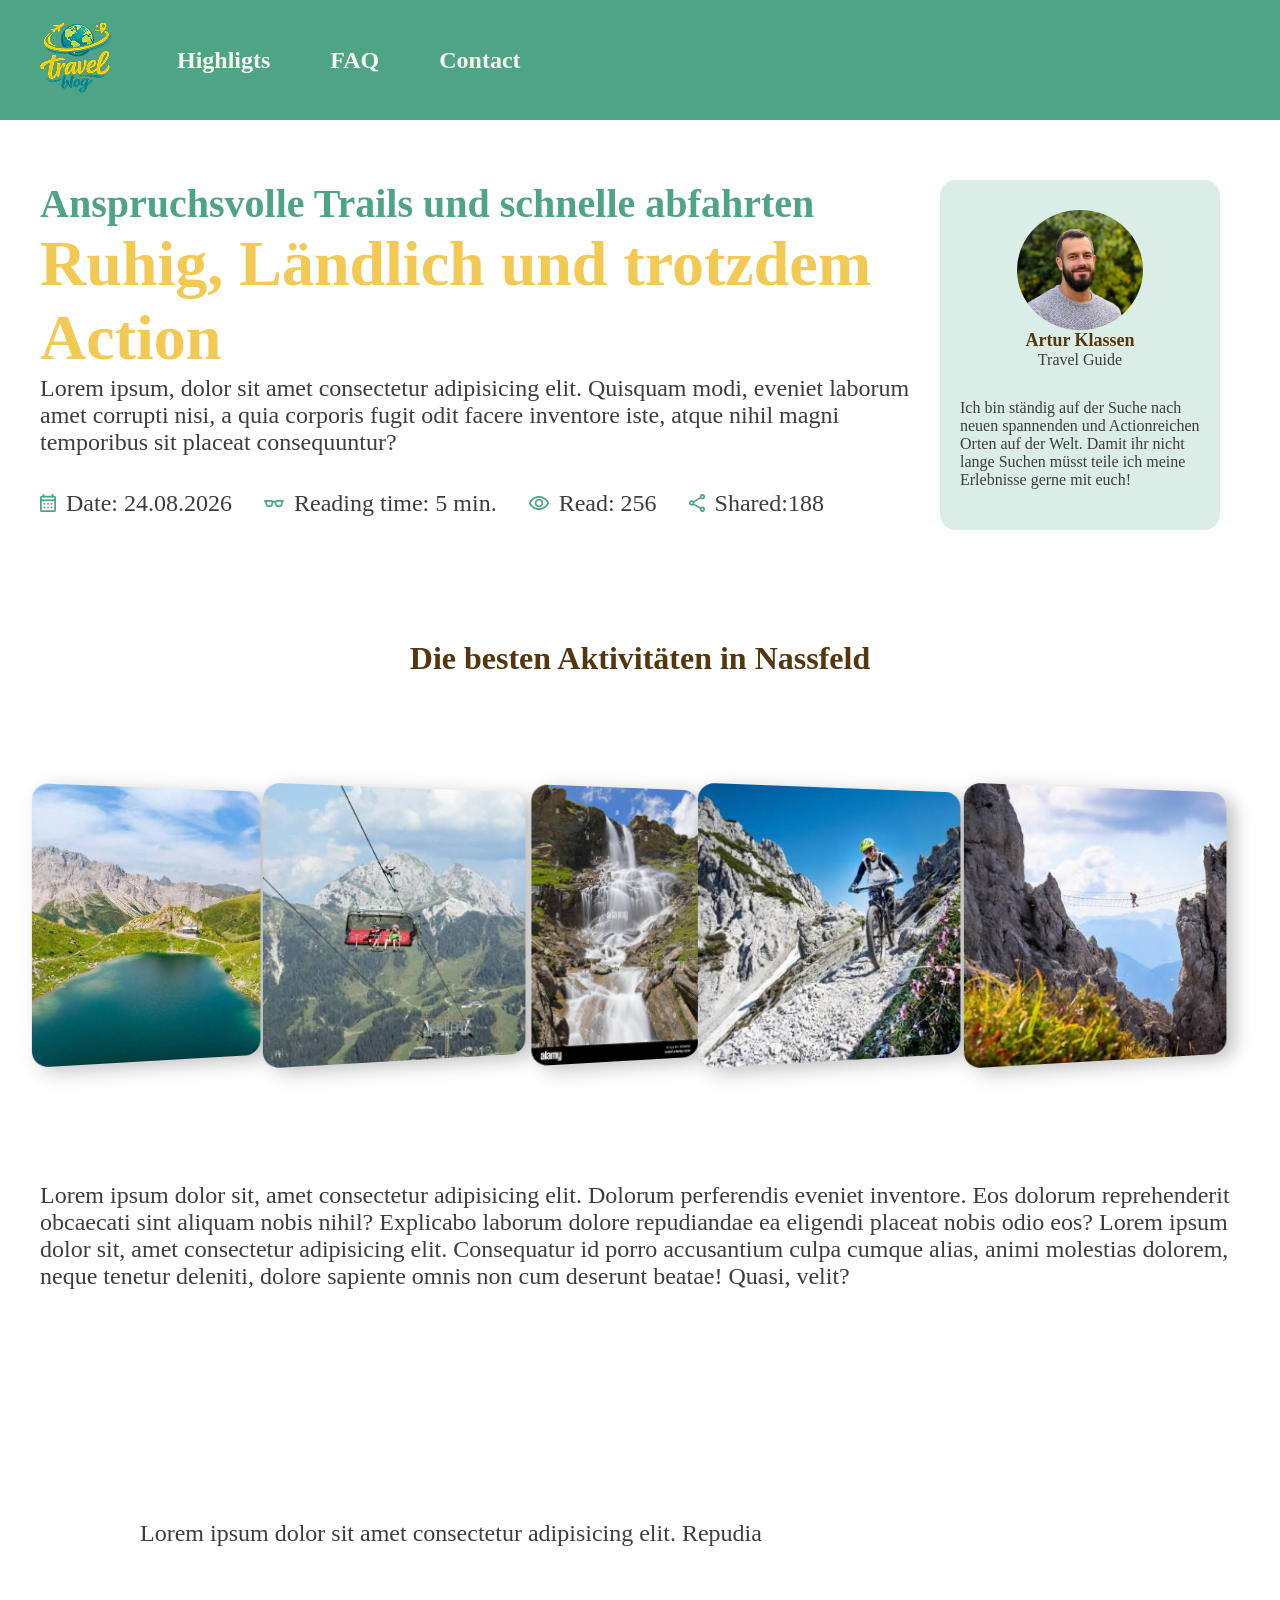
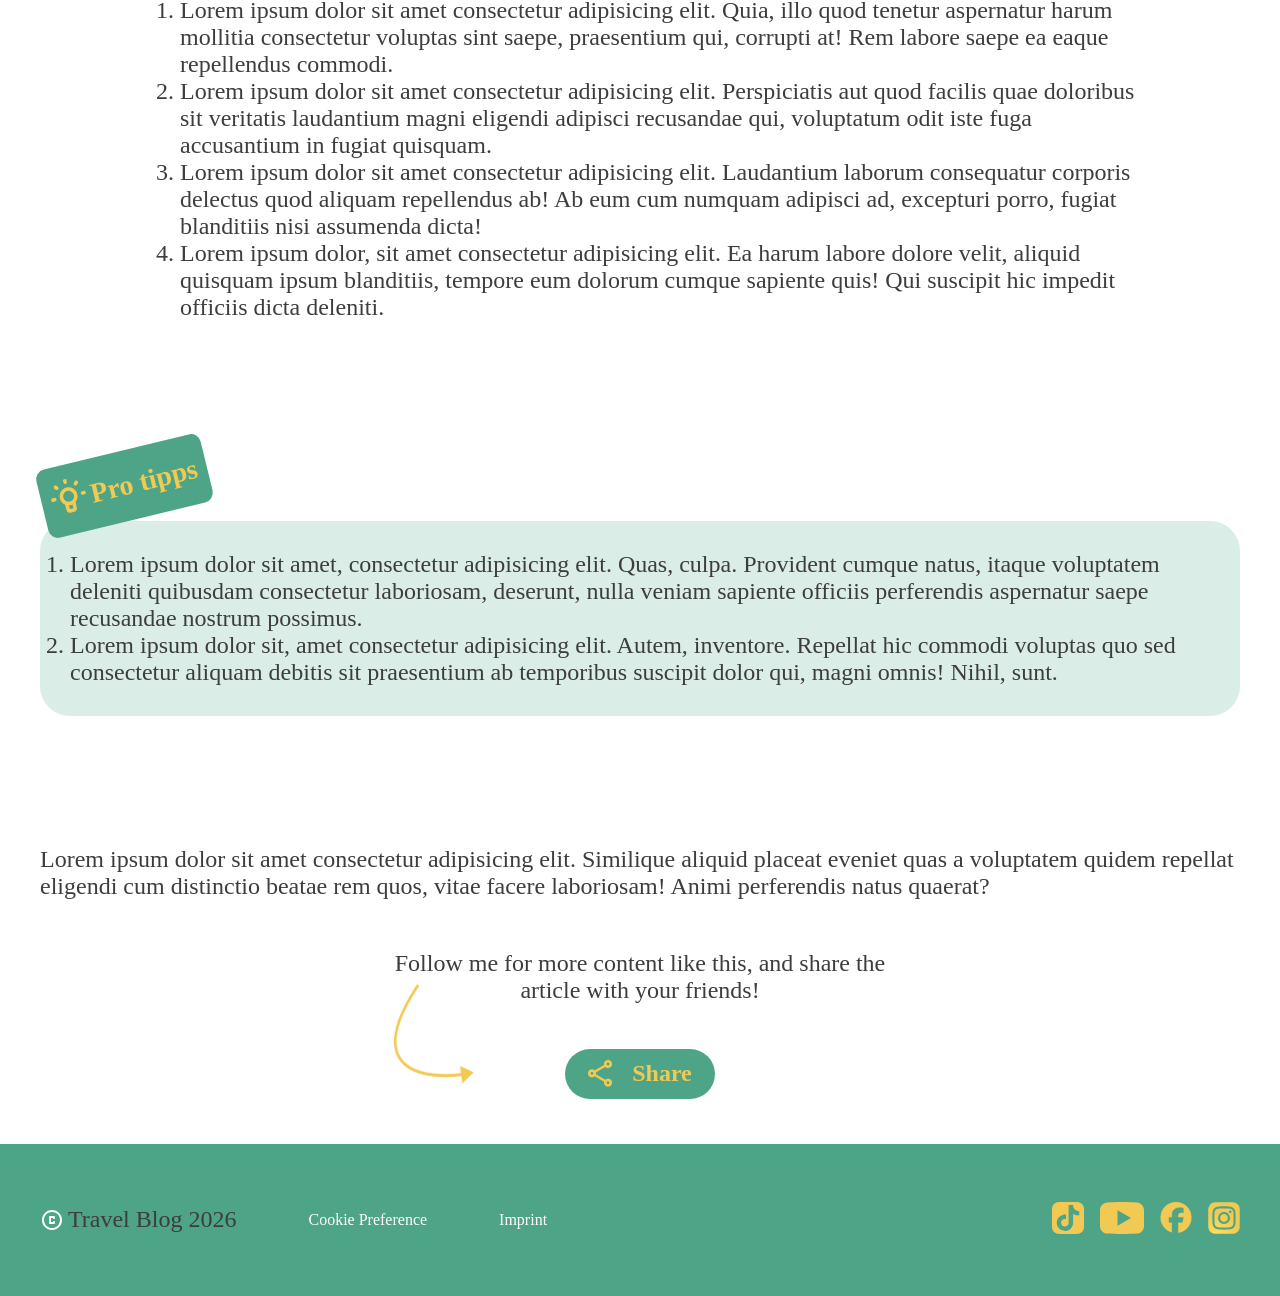
==== commit fe1835b9: "hero logo geändert Background responsive gemacht" ====
--- a/articel/artur.html
+++ b/articel/artur.html
@@ -8,7 +8,7 @@
     <meta charset="UTF-8">
     <meta name="viewport" content="width=device-width, initial-scale=1.0">
     <title>Artur´s Travelblog</title>
-    <link rel="icon" type="image/x-icon" href="../assets/icons/logo 03 1.svg">
+    <link rel="icon" type="image/x-icon" href="../assets/icons/logo 03 1.png">
     <link rel="stylesheet" href="../style/artur.css">
 </head>
 
@@ -16,7 +16,7 @@
     <header>
         <div class="header-bar">
             <a href="../index.html">
-                <img src="../assets/icons/logo 03 1.svg" alt="logo-header" /></a>
+                <img src="../assets/icons/logo 03 1.png" alt="logo-header" /></a>
             <nav class="nav-desktop">
                 <div class="nav-box">
                     <a href="../index.html#highligts">Highligts</a>
@@ -210,11 +210,11 @@
     </footer>
     <nav class="icon-bar">
         <div class="links">
-            <a href="#header"><img src="../assets/icons/home-footer(handy).png" alt="Home icon" /></a>
-            <a href="#highligts"><img src="../assets/icons/rocket_launch - footer(handy).png"
+            <a href="../index.html#header"><img src="../assets/icons/home-footer(handy).png" alt="Home icon" /></a>
+            <a href="../index.html#highligts"><img src="../assets/icons/rocket_launch - footer(handy).png"
                     alt="Rocket (highlights)" /></a>
-            <a href="#faq"><img src="../assets/icons/live_help-footer(handy).png" alt="live help symbol (FAQ)" /></a>
-            <a href="#contact"><img src="../assets/icons/person_pin (handy).png" alt="person pic (contact)" /></a>
+            <a href="../index.html#faq"><img src="../assets/icons/live_help-footer(handy).png" alt="live help symbol (FAQ)" /></a>
+            <a href="../index.html#contact"><img src="../assets/icons/person_pin (handy).png" alt="person pic (contact)" /></a>
         </div>
     </nav>
 </body>
--- a/style/artur.css
+++ b/style/artur.css
@@ -563,12 +563,12 @@
         align-items: center;
         justify-content: center;
         gap: 40px;
-        padding: 0px 40px;
+        padding: 0px 10px;
         padding-bottom: 40px;
     }
 
     .main-content {
-        padding: 0px 40px;
+        padding: 0px 10px;
     }
 
     .text-list {
@@ -607,7 +607,7 @@
         align-items: center;
         justify-content: center;
         gap: 40px;
-        padding: 0px 40px;
+        padding: 0px 10px;
         padding-bottom: 40px;
     }
 
@@ -671,7 +671,7 @@
         align-items: center;
         justify-content: center;
         gap: 40px;
-        padding: 0px 40px;
+        padding: 0px 10px;
     }
 
     .statistik {
@@ -679,7 +679,7 @@
     }
 
     .main-content {
-        padding: 0px 40px;
+        padding: 0px 10px;
     }
 
     .share-link {
--- a/style/artur.css
+++ b/style/artur.css
@@ -563,12 +563,12 @@
         align-items: center;
         justify-content: center;
         gap: 40px;
-        padding: 0px 40px;
+        padding: 0px 10px;
         padding-bottom: 40px;
     }
 
     .main-content {
-        padding: 0px 40px;
+        padding: 0px 10px;
     }
 
     .text-list {
@@ -607,7 +607,7 @@
         align-items: center;
         justify-content: center;
         gap: 40px;
-        padding: 0px 40px;
+        padding: 0px 10px;
         padding-bottom: 40px;
     }
 
@@ -671,7 +671,7 @@
         align-items: center;
         justify-content: center;
         gap: 40px;
-        padding: 0px 40px;
+        padding: 0px 10px;
     }
 
     .statistik {
@@ -679,7 +679,7 @@
     }
 
     .main-content {
-        padding: 0px 40px;
+        padding: 0px 10px;
     }
 
     .share-link {
